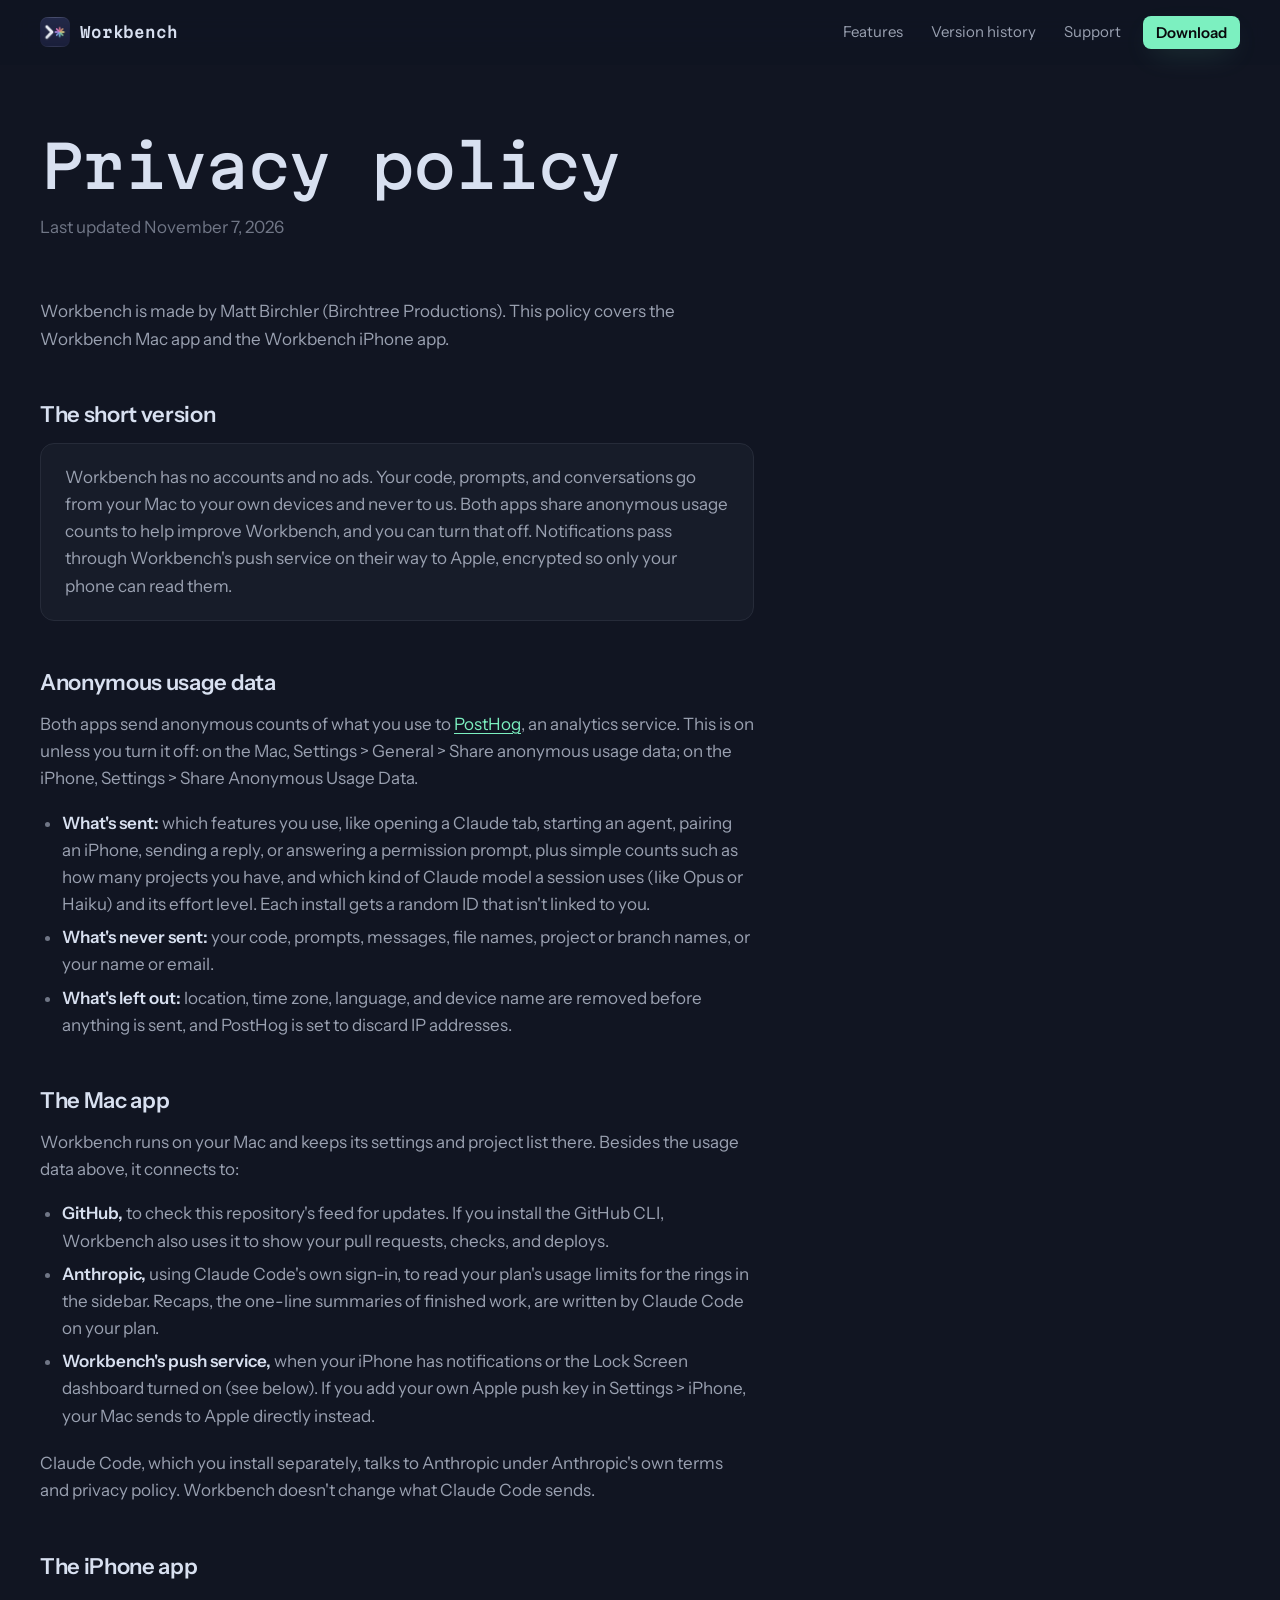
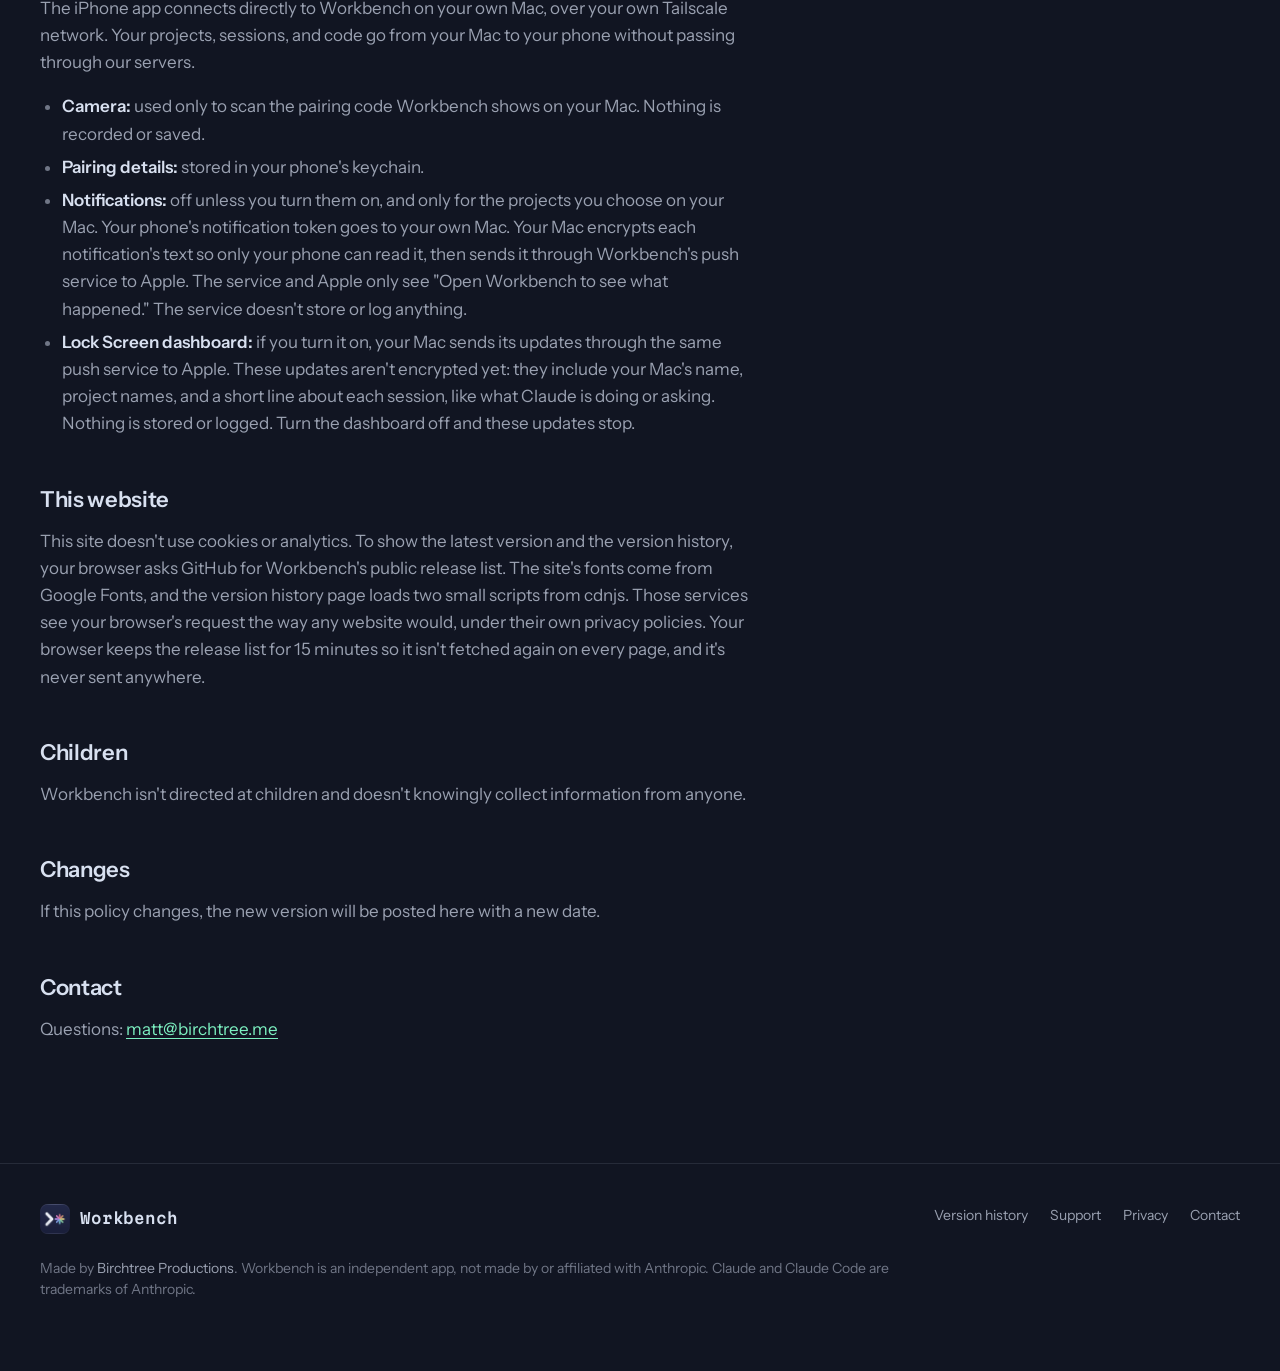
==== privacy.html @ 70f50670 "Website from Bench 7520047" ====
<!doctype html>
<html lang="en">
<head>
<meta charset="utf-8">
<meta name="viewport" content="width=device-width, initial-scale=1">
<title>Workbench Privacy Policy</title>
<meta name="description" content="What the Workbench Mac and iPhone apps collect, what they connect to, and what never leaves your devices.">
<meta name="theme-color" content="#111522">
<link rel="icon" type="image/png" href="assets/img/favicon.png">
<link rel="apple-touch-icon" href="assets/img/apple-touch-icon.png">
<link rel="preconnect" href="https://fonts.googleapis.com">
<link rel="preconnect" href="https://fonts.gstatic.com" crossorigin>
<link rel="stylesheet" href="https://fonts.googleapis.com/css2?family=Instrument+Sans:wght@400;500;600&family=IBM+Plex+Mono:wght@400;500&family=Martian+Mono:wdth,wght@75..112.5,300..700&display=swap">
<link rel="stylesheet" href="assets/site.css">
<script src="assets/site.js"></script>
</head>
<body>
<a class="skip" href="#main">Skip to content</a>

<header class="site-header">
  <div class="wrap">
    <a class="brand" href="./"><img src="assets/img/app-icon.webp" alt="" width="30" height="30"><span>Workbench</span></a>
    <nav class="nav" aria-label="Main">
      <a class="nav-hide" href="./#features">Features</a>
      <a href="releases.html">Version history</a>
      <a class="nav-hide" href="support.html">Support</a>
      <a class="btn btn-primary btn-small" data-download href="https://github.com/mattbirchler/bench-releases/releases/latest">Download</a>
    </nav>
  </div>
</header>

<main id="main">
  <div class="wrap page-head">
    <h1 class="display">Privacy policy</h1>
    <p>Last updated November 7, 2026</p>
  </div>

  <div class="wrap">
    <article class="prose">
      <p>Workbench is made by Matt Birchler (Birchtree Productions). This policy covers the Workbench Mac app and the Workbench iPhone app.</p>

      <h2>The short version</h2>
      <div class="short">
        <p>Workbench has no accounts and no ads. Your code, prompts, and conversations go from your Mac to your own devices and never to us. Both apps share anonymous usage counts to help improve Workbench, and you can turn that off. Notifications pass through Workbench's push service on their way to Apple, encrypted so only your phone can read them.</p>
      </div>

      <h2>Anonymous usage data</h2>
      <p>Both apps send anonymous counts of what you use to <a href="https://posthog.com">PostHog</a>, an analytics service. This is on unless you turn it off: on the Mac, Settings &gt; General &gt; Share anonymous usage data; on the iPhone, Settings &gt; Share Anonymous Usage Data.</p>
      <ul>
        <li><strong>What's sent:</strong> which features you use, like opening a Claude tab, starting an agent, pairing an iPhone, sending a reply, or answering a permission prompt, plus simple counts such as how many projects you have, and which kind of Claude model a session uses (like Opus or Haiku) and its effort level. Each install gets a random ID that isn't linked to you.</li>
        <li><strong>What's never sent:</strong> your code, prompts, messages, file names, project or branch names, or your name or email.</li>
        <li><strong>What's left out:</strong> location, time zone, language, and device name are removed before anything is sent, and PostHog is set to discard IP addresses.</li>
      </ul>

      <h2>The Mac app</h2>
      <p>Workbench runs on your Mac and keeps its settings and project list there. Besides the usage data above, it connects to:</p>
      <ul>
        <li><strong>GitHub,</strong> to check this repository's feed for updates. If you install the GitHub CLI, Workbench also uses it to show your pull requests, checks, and deploys.</li>
        <li><strong>Anthropic,</strong> using Claude Code's own sign-in, to read your plan's usage limits for the rings in the sidebar. Recaps, the one-line summaries of finished work, are written by Claude Code on your plan.</li>
        <li><strong>Workbench's push service,</strong> when your iPhone has notifications or the Lock Screen dashboard turned on (see below). If you add your own Apple push key in Settings &gt; iPhone, your Mac sends to Apple directly instead.</li>
      </ul>
      <p>Claude Code, which you install separately, talks to Anthropic under Anthropic's own terms and privacy policy. Workbench doesn't change what Claude Code sends.</p>

      <h2>The iPhone app</h2>
      <p>The iPhone app connects directly to Workbench on your own Mac, over your own Tailscale network. Your projects, sessions, and code go from your Mac to your phone without passing through our servers.</p>
      <ul>
        <li><strong>Camera:</strong> used only to scan the pairing code Workbench shows on your Mac. Nothing is recorded or saved.</li>
        <li><strong>Pairing details:</strong> stored in your phone's keychain.</li>
        <li><strong>Notifications:</strong> off unless you turn them on, and only for the projects you choose on your Mac. Your phone's notification token goes to your own Mac. Your Mac encrypts each notification's text so only your phone can read it, then sends it through Workbench's push service to Apple. The service and Apple only see "Open Workbench to see what happened." The service doesn't store or log anything.</li>
        <li><strong>Lock Screen dashboard:</strong> if you turn it on, your Mac sends its updates through the same push service to Apple. These updates aren't encrypted yet: they include your Mac's name, project names, and a short line about each session, like what Claude is doing or asking. Nothing is stored or logged. Turn the dashboard off and these updates stop.</li>
      </ul>

      <h2>This website</h2>
      <p>This site doesn't use cookies or analytics. To show the latest version and the version history, your browser asks GitHub for Workbench's public release list. The site's fonts come from Google Fonts, and the version history page loads two small scripts from cdnjs. Those services see your browser's request the way any website would, under their own privacy policies. Your browser keeps the release list for 15 minutes so it isn't fetched again on every page, and it's never sent anywhere.</p>

      <h2>Children</h2>
      <p>Workbench isn't directed at children and doesn't knowingly collect information from anyone.</p>

      <h2>Changes</h2>
      <p>If this policy changes, the new version will be posted here with a new date.</p>

      <h2>Contact</h2>
      <p>Questions: <a href="mailto:matt@birchtree.me">matt@birchtree.me</a></p>
    </article>
  </div>
</main>

<footer class="site-footer">
  <div class="wrap">
    <a class="brand" href="./"><img src="assets/img/app-icon.webp" alt="" width="30" height="30"><span>Workbench</span></a>
    <nav aria-label="Footer">
      <a href="releases.html">Version history</a>
      <a href="support.html">Support</a>
      <a href="privacy.html" aria-current="page">Privacy</a>
      <a href="mailto:matt@birchtree.me">Contact</a>
    </nav>
    <p class="legal">Made by <a href="https://birchtree.productions">Birchtree Productions</a>. Workbench is an independent app, not made by or affiliated with Anthropic. Claude and Claude Code are trademarks of Anthropic.</p>
  </div>
</footer>
</body>
</html>
---- assets/site.css ----
/* Workbench website, always in Workbench's Northern Lights theme.
   The colors are its background, foreground, cursor, selection, and
   bright ANSI colors from BuiltInThemes.swift. */

:root {
  --bg: #111522;
  --fg: #D8E0F0;
  --accent: #7CF0C0;
  --sel: #283050;
  --muted: #5D6783;
  --red: #FF90A6;
  --green: #98F0BE;
  --yellow: #F4E098;
  --blue: #98BAFF;
  --magenta: #C8A6FF;
  --cyan: #8CE4F4;
  --on-accent: #08090c;

  --surface: color-mix(in oklab, var(--fg) 4%, var(--bg));
  --surface-2: color-mix(in oklab, var(--fg) 8%, var(--bg));
  --line: color-mix(in oklab, var(--fg) 13%, var(--bg));
  --line-strong: color-mix(in oklab, var(--fg) 22%, var(--bg));
  --text-2: color-mix(in oklab, var(--fg) 72%, var(--bg));
  --text-3: color-mix(in oklab, var(--fg) 52%, var(--bg));
  --glow: color-mix(in oklab, var(--accent) 22%, transparent);

  --font-display: "Martian Mono", ui-monospace, monospace;
  --font-body: "Instrument Sans", ui-sans-serif, system-ui, -apple-system, sans-serif;
  --font-code: "IBM Plex Mono", ui-monospace, "SF Mono", Menlo, monospace;

  --page: 1200px;
  --gutter: clamp(16px, 4vw, 40px);
  --theme-ease: 420ms cubic-bezier(.2, .7, .2, 1);

  color-scheme: dark;
}

*, *::before, *::after { box-sizing: border-box; }

html { -webkit-text-size-adjust: 100%; scroll-behavior: smooth; }

body {
  margin: 0;
  background: var(--bg);
  color: var(--fg);
  font: 400 17px/1.6 var(--font-body);
  -webkit-font-smoothing: antialiased;
  text-rendering: optimizeLegibility;
  overflow-x: hidden;
  transition: background-color var(--theme-ease), color var(--theme-ease);
}

img { max-width: 100%; height: auto; display: block; }
a { color: inherit; }
::selection { background: var(--sel); color: var(--fg); }

:focus-visible {
  outline: 2px solid var(--accent);
  outline-offset: 3px;
  border-radius: 6px;
}

.wrap {
  width: 100%;
  max-width: calc(var(--page) + var(--gutter) * 2);
  margin: 0 auto;
  padding: 0 var(--gutter);
}

.skip {
  position: absolute; left: 12px; top: -60px; z-index: 50;
  background: var(--accent); color: var(--on-accent);
  padding: 8px 14px; border-radius: 8px; text-decoration: none; font-weight: 600;
}
.skip:focus { top: 12px; }

/* ---------- Mark ---------- */

.mark { display: inline-block; width: 1em; height: 1em; vertical-align: -0.12em; }
.mark .chev { stroke: var(--fg); }
.mark .star { fill: var(--accent); }

.spark { width: 1em; height: 1em; display: inline-block; vertical-align: -0.14em; fill: var(--accent); flex: none; }

/* ---------- Header ---------- */

.site-header {
  position: sticky; top: 0; z-index: 20;
  background: color-mix(in oklab, var(--bg) 82%, transparent);
  backdrop-filter: saturate(1.4) blur(14px);
  -webkit-backdrop-filter: saturate(1.4) blur(14px);
  border-bottom: 1px solid transparent;
  transition: border-color 200ms, background-color var(--theme-ease);
}
.site-header.scrolled { border-bottom-color: var(--line); }

.site-header .wrap {
  display: flex; align-items: center; gap: 24px;
  height: 64px;
}

.brand {
  display: inline-flex; align-items: center; gap: 10px;
  text-decoration: none;
  font: 600 15px/1 var(--font-display);
  font-variation-settings: "wdth" 100;
  letter-spacing: -0.01em;
}
.brand img { width: 30px; height: 30px; }

.nav { display: flex; align-items: center; gap: 4px; margin-left: auto; }
.nav a {
  text-decoration: none; color: var(--text-2);
  font-size: 15px; padding: 8px 12px; border-radius: 8px;
  transition: color 150ms, background-color 150ms;
}
.nav a:hover { color: var(--fg); background: var(--surface-2); }
.nav a[aria-current="page"] { color: var(--fg); }
.nav a.btn-primary, .nav a.btn-primary:hover { color: var(--on-accent); background: var(--accent); margin-left: 6px; }

@media (max-width: 640px) {
  .nav .nav-hide { display: none; }
  .site-header .wrap { gap: 12px; }
  .brand span { display: none; }
}

/* ---------- Buttons ---------- */

.btn {
  display: inline-flex; align-items: center; gap: 10px;
  font: 600 16px/1 var(--font-body);
  text-decoration: none;
  padding: 15px 22px;
  border-radius: 12px;
  border: 1px solid transparent;
  cursor: pointer;
  transition: transform 120ms, box-shadow 200ms, background-color var(--theme-ease), color var(--theme-ease);
}
.btn:active { transform: translateY(1px); }
.btn svg { width: 18px; height: 18px; flex: none; }

.btn-primary {
  background: var(--accent);
  color: var(--on-accent);
  box-shadow: 0 0 0 0 var(--glow), 0 10px 30px -10px var(--glow);
}
.btn-primary:hover { box-shadow: 0 0 0 6px var(--glow), 0 14px 40px -10px var(--glow); }

.btn-small { padding: 9px 14px; font-size: 14px; border-radius: 9px; }

.btn-ghost {
  background: transparent; color: var(--fg);
  border-color: var(--line-strong);
}
.btn-ghost:hover { background: var(--surface-2); }

/* ---------- Type ---------- */

h1, h2, h3 { margin: 0; font-weight: 500; }

.display {
  font-family: var(--font-display);
  font-variation-settings: "wdth" 112.5;
  letter-spacing: -0.045em;
  line-height: 1.02;
  font-weight: 500;
}

h2.display {
  font-size: clamp(28px, 3.6vw, 44px);
  font-variation-settings: "wdth" 100;
  letter-spacing: -0.035em;
  line-height: 1.12;
}
h3 { font: 600 19px/1.35 var(--font-body); letter-spacing: -0.01em; }

p { margin: 0 0 1em; }
.lede { font-size: clamp(18px, 1.6vw, 21px); line-height: 1.5; color: var(--text-2); max-width: 36em; }

code, kbd, pre { font-family: var(--font-code); }
code { font-size: 0.9em; }

kbd {
  display: inline-flex; align-items: center; justify-content: center;
  min-width: 1.9em; padding: 0.15em 0.5em;
  font-size: 0.82em; font-weight: 500; line-height: 1.4;
  color: var(--fg);
  background: var(--surface-2);
  border: 1px solid var(--line-strong);
  border-bottom-width: 2px;
  border-radius: 6px;
  white-space: nowrap;
}

/* ---------- Footer ---------- */

.site-footer {
  margin-top: 120px;
  border-top: 1px solid var(--line);
  padding: 40px 0 56px;
  color: var(--text-3);
  font-size: 14px;
}
.site-footer .wrap { display: grid; gap: 24px; grid-template-columns: 1fr auto; align-items: start; }
.site-footer nav { display: flex; flex-wrap: wrap; gap: 6px 22px; }
.site-footer a { color: var(--text-2); text-decoration: none; }
.site-footer a:hover { color: var(--fg); }
.site-footer .legal { grid-column: 1 / -1; max-width: 64em; line-height: 1.55; }
.site-footer .brand { color: var(--fg); }
@media (max-width: 640px) { .site-footer .wrap { grid-template-columns: 1fr; } }

/* ---------- Prose pages (privacy, support) ---------- */

.page-head { padding-top: 72px; padding-bottom: 40px; }
.page-head h1 { font-size: clamp(34px, 5vw, 58px); }
.page-head p { margin-top: 18px; color: var(--text-3); }

.prose { max-width: 42em; font-size: 17px; }
.prose h2 {
  font: 600 22px/1.3 var(--font-body);
  letter-spacing: -0.015em;
  margin: 2.2em 0 0.6em;
}
.prose h3 { margin: 1.6em 0 0.4em; font-size: 18px; }
.prose p, .prose li { color: var(--text-2); }
.prose strong { color: var(--fg); font-weight: 600; }
.prose a { color: var(--accent); text-decoration-thickness: 1px; text-underline-offset: 3px; }
.prose ul, .prose ol { padding-left: 1.3em; margin: 0 0 1.2em; }
.prose li { margin: 0.35em 0; }
.prose li::marker { color: var(--text-3); }
.prose code {
  background: var(--surface-2); border: 1px solid var(--line);
  padding: 0.08em 0.38em; border-radius: 5px; color: var(--fg);
}
.prose .short {
  border: 1px solid var(--line);
  background: var(--surface);
  border-radius: 14px;
  padding: 20px 24px;
  margin: 0 0 1em;
}
.prose .short p:last-child { margin: 0; }

@media (prefers-reduced-motion: reduce) {
  html { scroll-behavior: auto; }
  *, *::before, *::after { animation-duration: 0.01ms !important; animation-iteration-count: 1 !important; transition-duration: 0.01ms !important; }
}
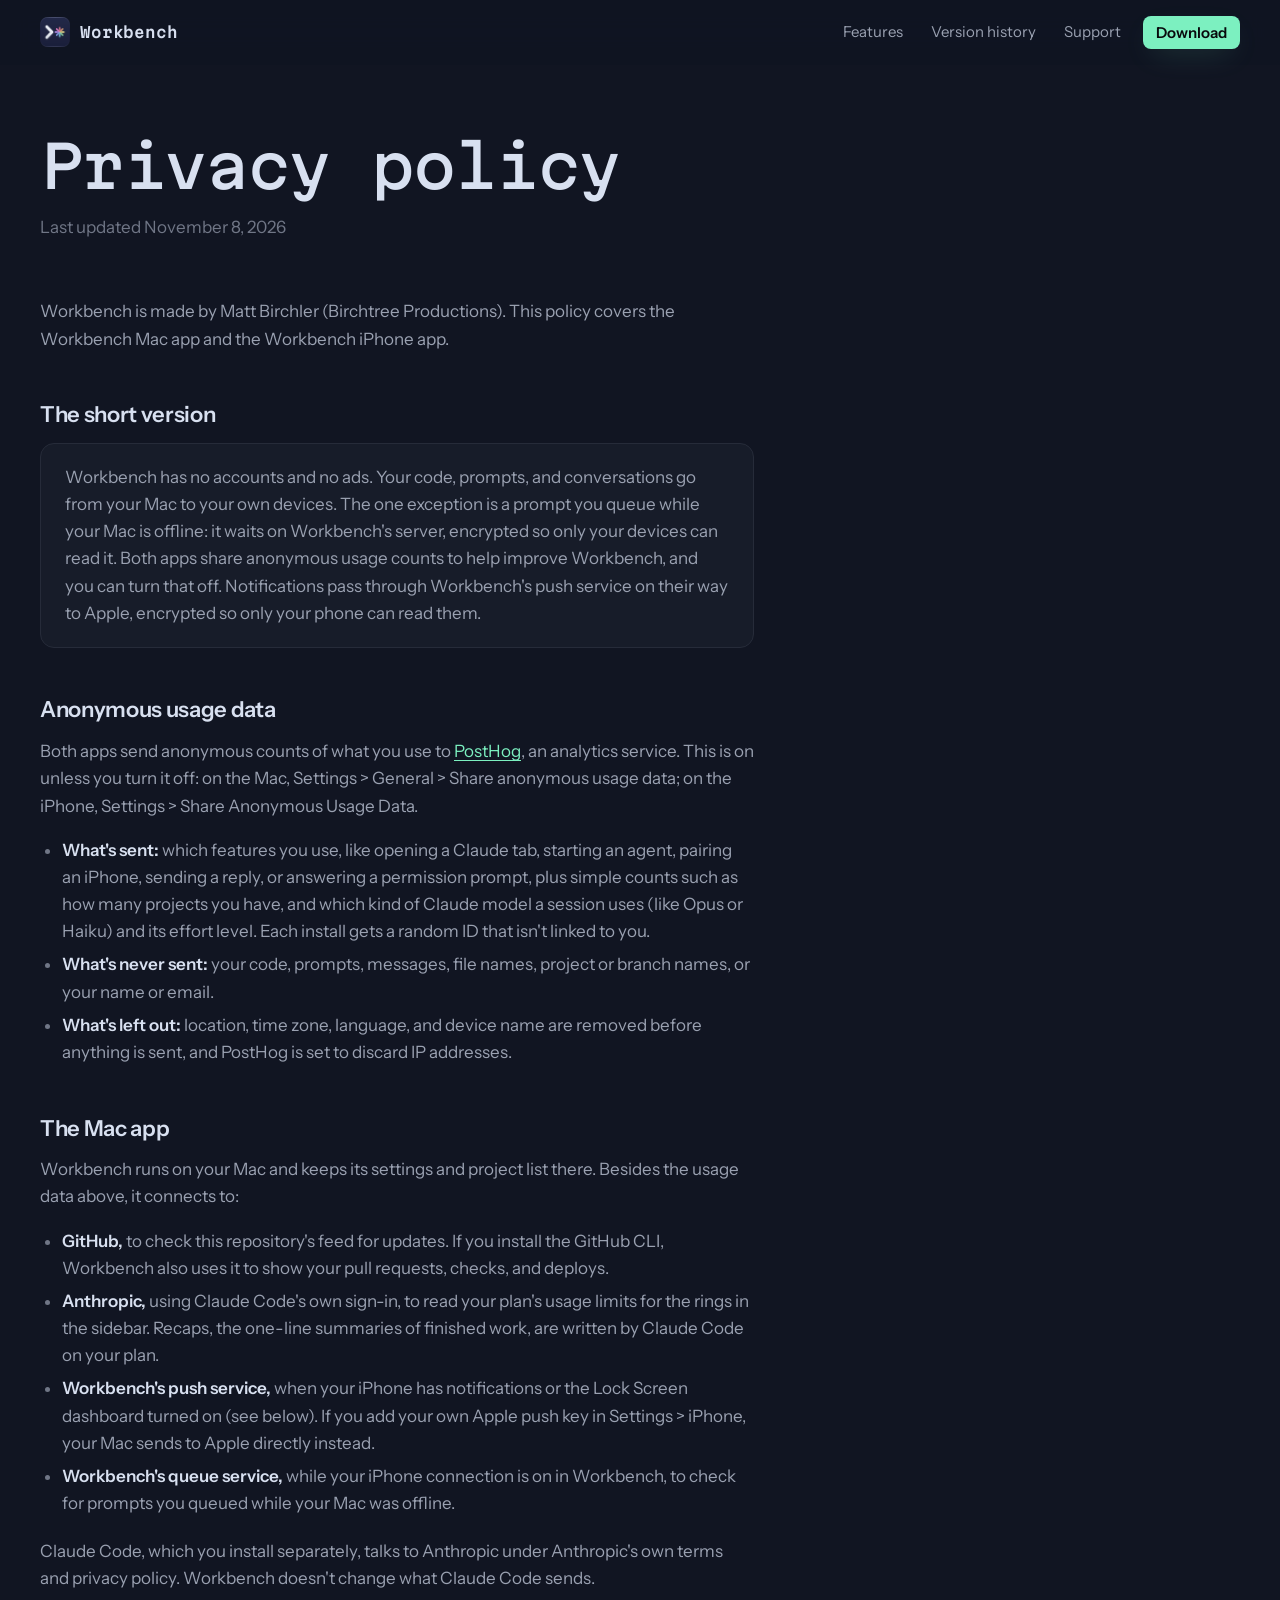
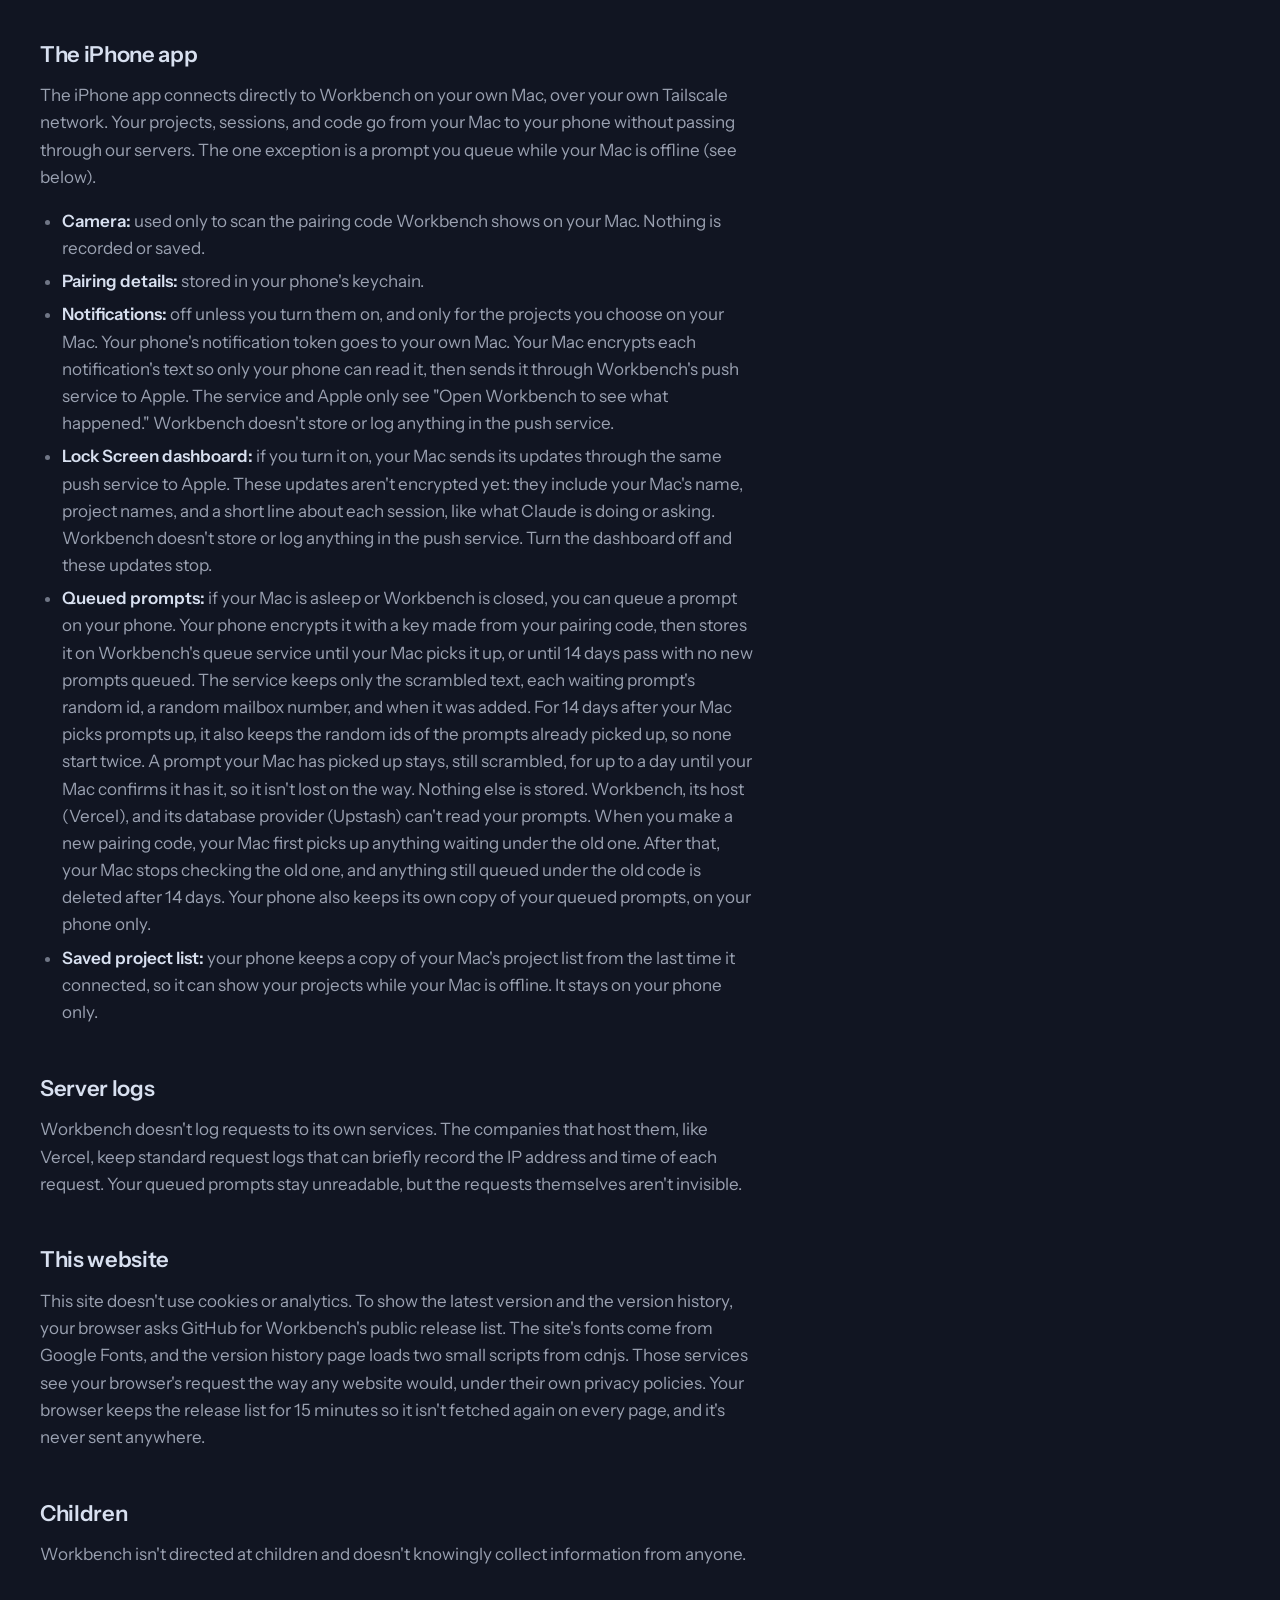
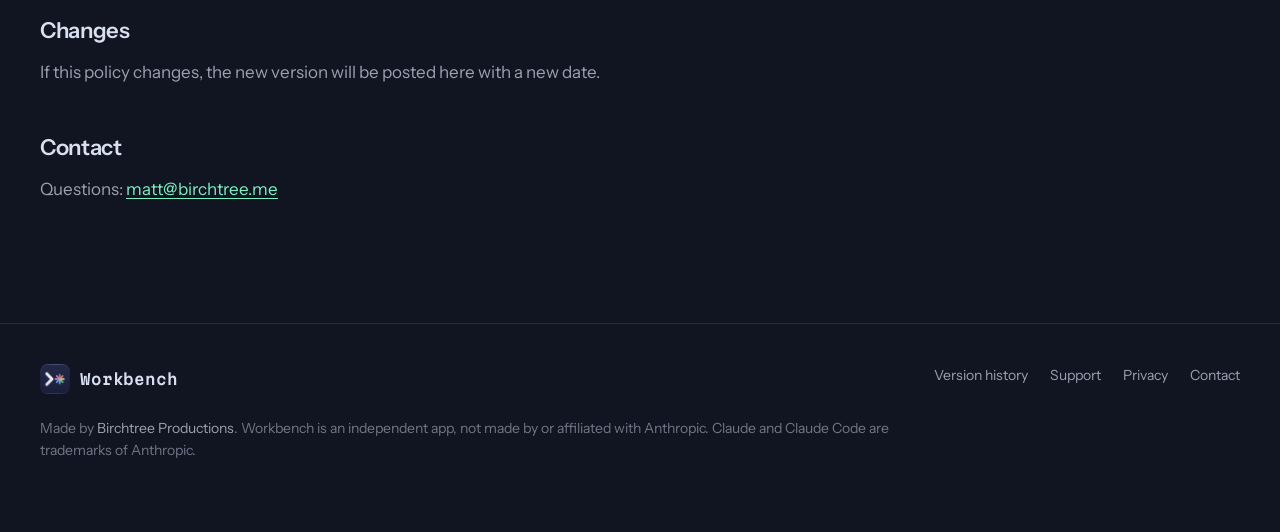
==== commit 9fa295f1: "Website from Bench bfb843b" ====
--- a/privacy.html
+++ b/privacy.html
@@ -4,7 +4,7 @@
 <meta charset="utf-8">
 <meta name="viewport" content="width=device-width, initial-scale=1">
 <title>Workbench Privacy Policy</title>
-<meta name="description" content="What the Workbench Mac and iPhone apps collect, what they connect to, and what never leaves your devices.">
+<meta name="description" content="What the Workbench Mac and iPhone apps collect, what they connect to, and what stays on your devices.">
 <meta name="theme-color" content="#111522">
 <link rel="icon" type="image/png" href="assets/img/favicon.png">
 <link rel="apple-touch-icon" href="assets/img/apple-touch-icon.png">
@@ -32,7 +32,7 @@
 <main id="main">
   <div class="wrap page-head">
     <h1 class="display">Privacy policy</h1>
-    <p>Last updated November 7, 2026</p>
+    <p>Last updated November 8, 2026</p>
   </div>
 
   <div class="wrap">
@@ -41,7 +41,7 @@
 
       <h2>The short version</h2>
       <div class="short">
-        <p>Workbench has no accounts and no ads. Your code, prompts, and conversations go from your Mac to your own devices and never to us. Both apps share anonymous usage counts to help improve Workbench, and you can turn that off. Notifications pass through Workbench's push service on their way to Apple, encrypted so only your phone can read them.</p>
+        <p>Workbench has no accounts and no ads. Your code, prompts, and conversations go from your Mac to your own devices. The one exception is a prompt you queue while your Mac is offline: it waits on Workbench's server, encrypted so only your devices can read it. Both apps share anonymous usage counts to help improve Workbench, and you can turn that off. Notifications pass through Workbench's push service on their way to Apple, encrypted so only your phone can read them.</p>
       </div>
 
       <h2>Anonymous usage data</h2>
@@ -58,17 +58,23 @@
         <li><strong>GitHub,</strong> to check this repository's feed for updates. If you install the GitHub CLI, Workbench also uses it to show your pull requests, checks, and deploys.</li>
         <li><strong>Anthropic,</strong> using Claude Code's own sign-in, to read your plan's usage limits for the rings in the sidebar. Recaps, the one-line summaries of finished work, are written by Claude Code on your plan.</li>
         <li><strong>Workbench's push service,</strong> when your iPhone has notifications or the Lock Screen dashboard turned on (see below). If you add your own Apple push key in Settings &gt; iPhone, your Mac sends to Apple directly instead.</li>
+        <li><strong>Workbench's queue service,</strong> while your iPhone connection is on in Workbench, to check for prompts you queued while your Mac was offline.</li>
       </ul>
       <p>Claude Code, which you install separately, talks to Anthropic under Anthropic's own terms and privacy policy. Workbench doesn't change what Claude Code sends.</p>
 
       <h2>The iPhone app</h2>
-      <p>The iPhone app connects directly to Workbench on your own Mac, over your own Tailscale network. Your projects, sessions, and code go from your Mac to your phone without passing through our servers.</p>
+      <p>The iPhone app connects directly to Workbench on your own Mac, over your own Tailscale network. Your projects, sessions, and code go from your Mac to your phone without passing through our servers. The one exception is a prompt you queue while your Mac is offline (see below).</p>
       <ul>
         <li><strong>Camera:</strong> used only to scan the pairing code Workbench shows on your Mac. Nothing is recorded or saved.</li>
         <li><strong>Pairing details:</strong> stored in your phone's keychain.</li>
-        <li><strong>Notifications:</strong> off unless you turn them on, and only for the projects you choose on your Mac. Your phone's notification token goes to your own Mac. Your Mac encrypts each notification's text so only your phone can read it, then sends it through Workbench's push service to Apple. The service and Apple only see "Open Workbench to see what happened." The service doesn't store or log anything.</li>
-        <li><strong>Lock Screen dashboard:</strong> if you turn it on, your Mac sends its updates through the same push service to Apple. These updates aren't encrypted yet: they include your Mac's name, project names, and a short line about each session, like what Claude is doing or asking. Nothing is stored or logged. Turn the dashboard off and these updates stop.</li>
+        <li><strong>Notifications:</strong> off unless you turn them on, and only for the projects you choose on your Mac. Your phone's notification token goes to your own Mac. Your Mac encrypts each notification's text so only your phone can read it, then sends it through Workbench's push service to Apple. The service and Apple only see "Open Workbench to see what happened." Workbench doesn't store or log anything in the push service.</li>
+        <li><strong>Lock Screen dashboard:</strong> if you turn it on, your Mac sends its updates through the same push service to Apple. These updates aren't encrypted yet: they include your Mac's name, project names, and a short line about each session, like what Claude is doing or asking. Workbench doesn't store or log anything in the push service. Turn the dashboard off and these updates stop.</li>
+        <li><strong>Queued prompts:</strong> if your Mac is asleep or Workbench is closed, you can queue a prompt on your phone. Your phone encrypts it with a key made from your pairing code, then stores it on Workbench's queue service until your Mac picks it up, or until 14 days pass with no new prompts queued. The service keeps only the scrambled text, each waiting prompt's random id, a random mailbox number, and when it was added. For 14 days after your Mac picks prompts up, it also keeps the random ids of the prompts already picked up, so none start twice. A prompt your Mac has picked up stays, still scrambled, for up to a day until your Mac confirms it has it, so it isn't lost on the way. Nothing else is stored. Workbench, its host (Vercel), and its database provider (Upstash) can't read your prompts. When you make a new pairing code, your Mac first picks up anything waiting under the old one. After that, your Mac stops checking the old one, and anything still queued under the old code is deleted after 14 days. Your phone also keeps its own copy of your queued prompts, on your phone only.</li>
+        <li><strong>Saved project list:</strong> your phone keeps a copy of your Mac's project list from the last time it connected, so it can show your projects while your Mac is offline. It stays on your phone only.</li>
       </ul>
+
+      <h2>Server logs</h2>
+      <p>Workbench doesn't log requests to its own services. The companies that host them, like Vercel, keep standard request logs that can briefly record the IP address and time of each request. Your queued prompts stay unreadable, but the requests themselves aren't invisible.</p>
 
       <h2>This website</h2>
       <p>This site doesn't use cookies or analytics. To show the latest version and the version history, your browser asks GitHub for Workbench's public release list. The site's fonts come from Google Fonts, and the version history page loads two small scripts from cdnjs. Those services see your browser's request the way any website would, under their own privacy policies. Your browser keeps the release list for 15 minutes so it isn't fetched again on every page, and it's never sent anywhere.</p>
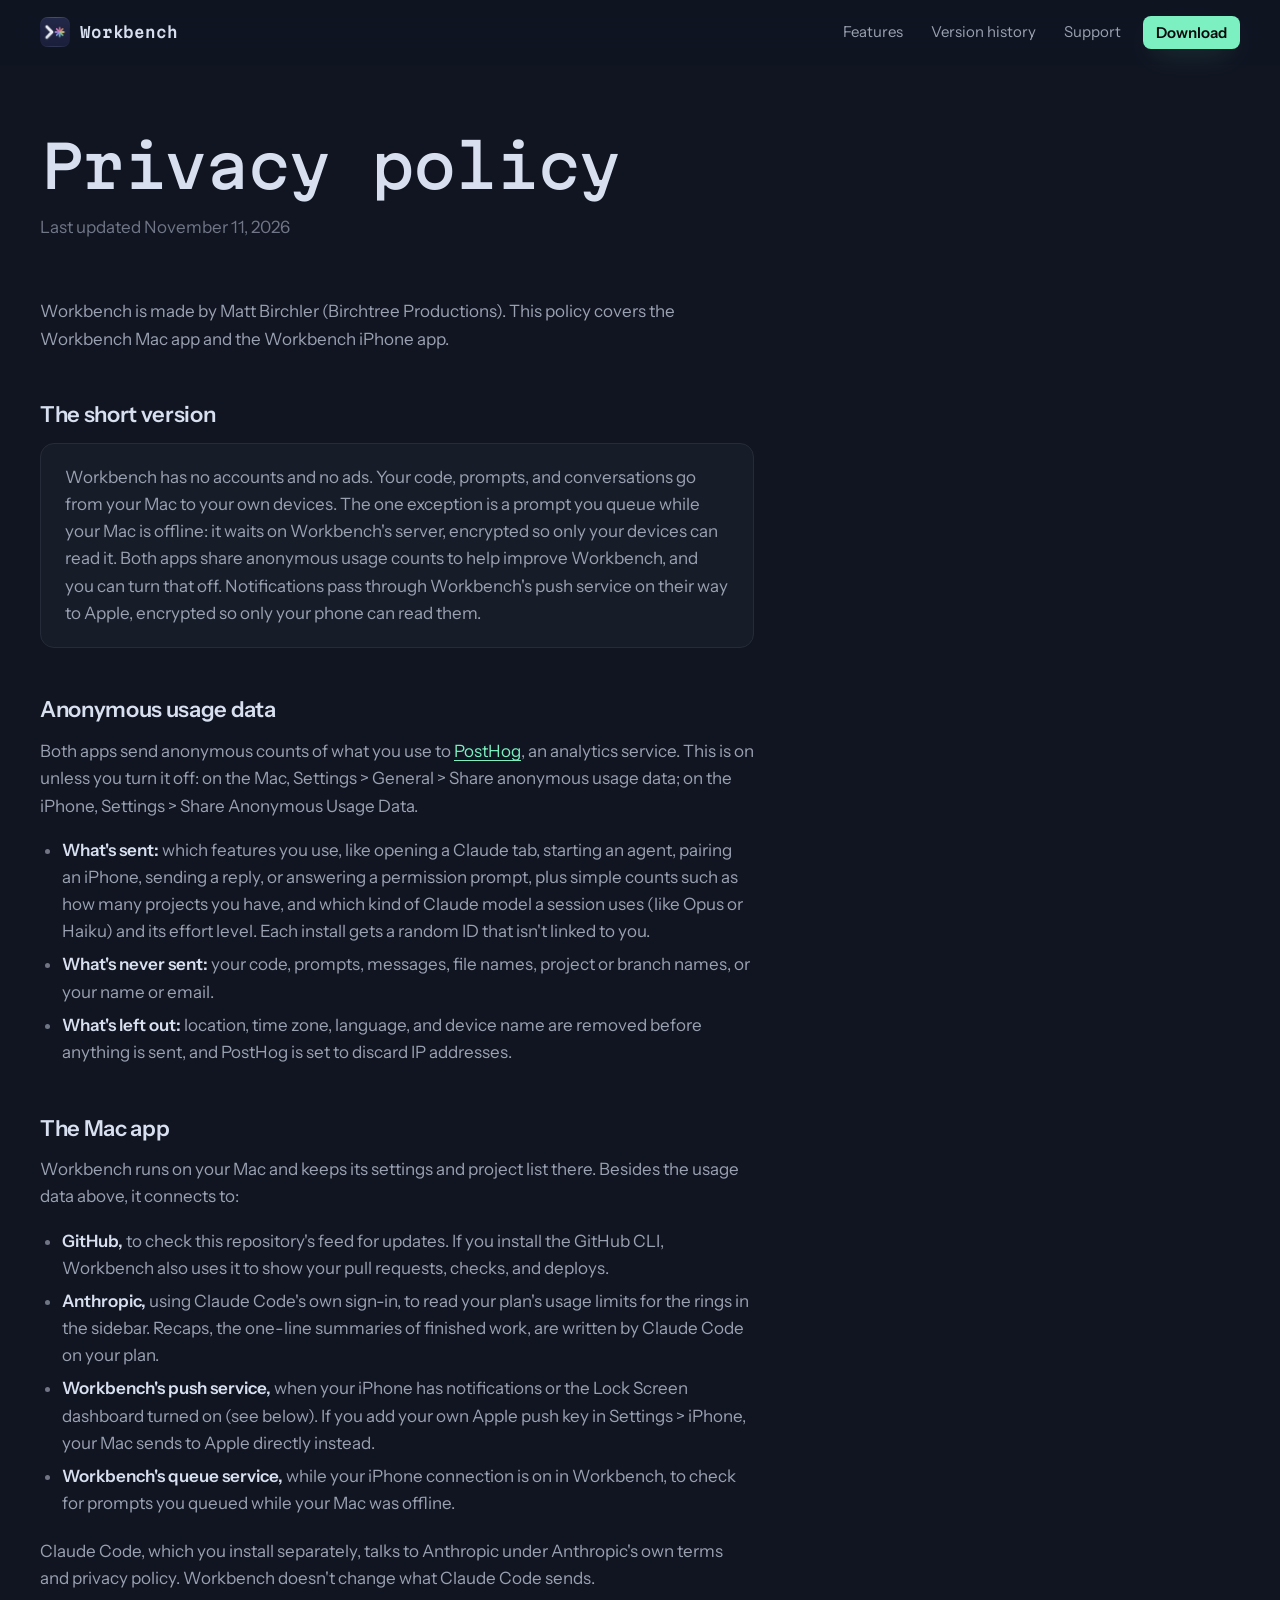
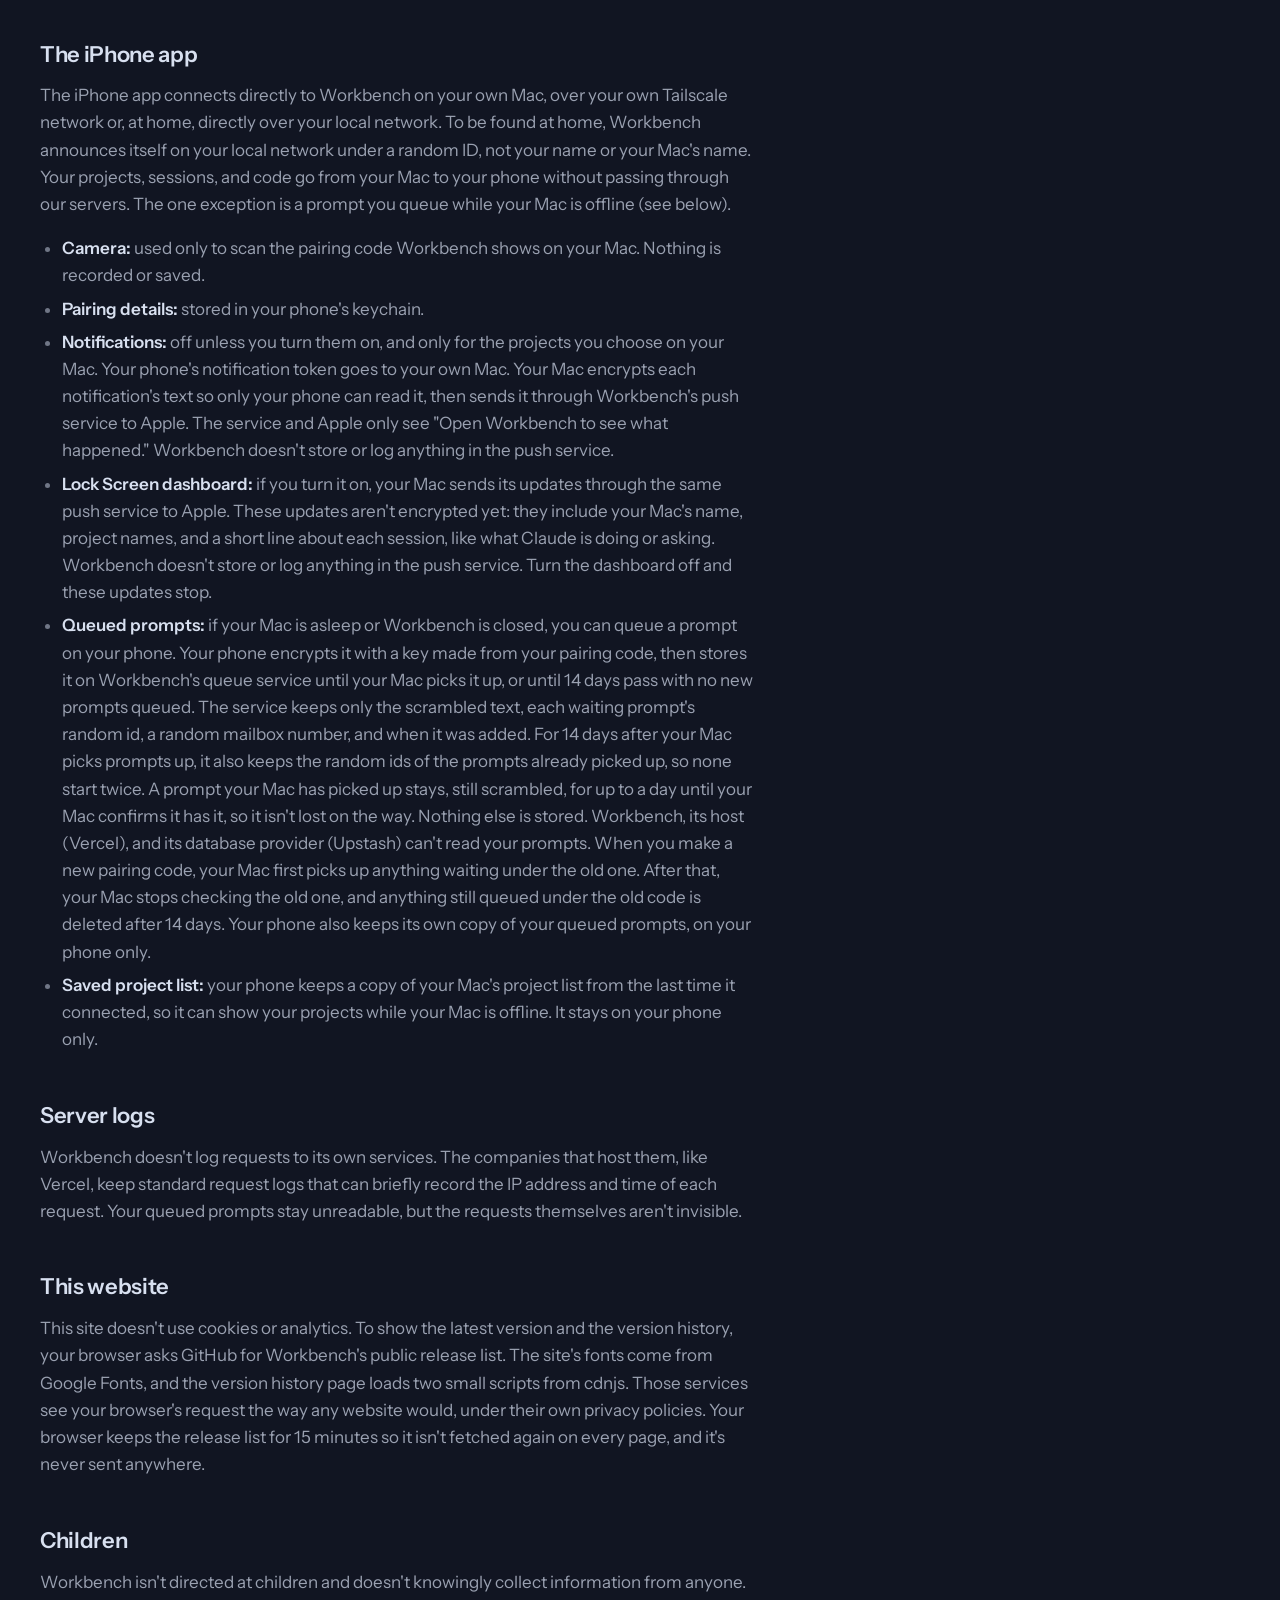
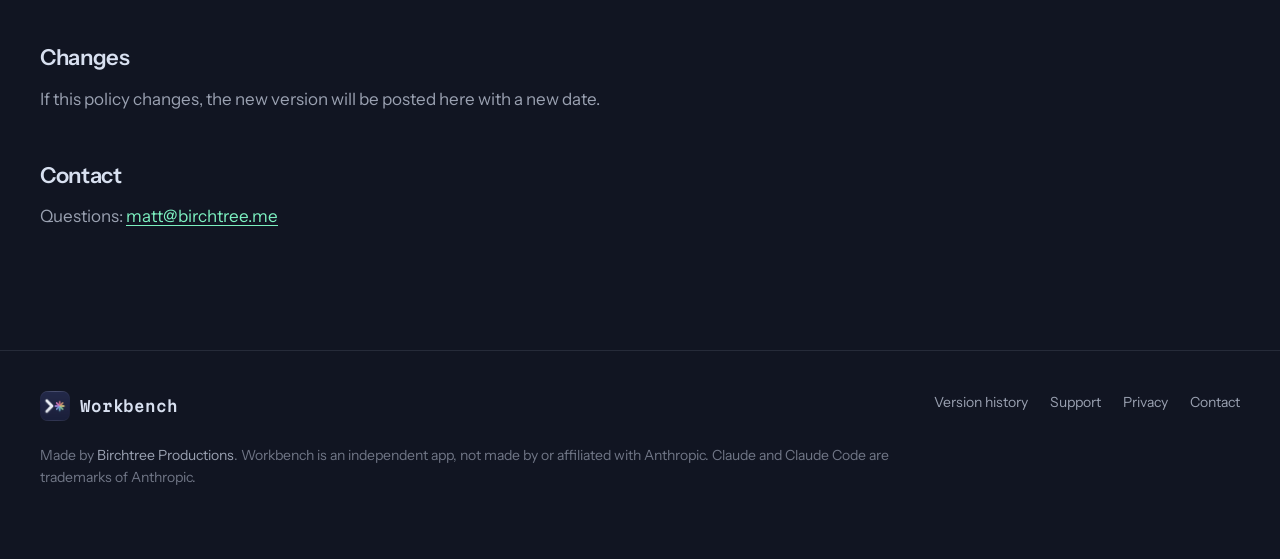
==== commit 036c9a56: "Workbench 0.9.5 build 55" ====
--- a/privacy.html
+++ b/privacy.html
@@ -24,7 +24,7 @@
       <a class="nav-hide" href="./#features">Features</a>
       <a href="releases.html">Version history</a>
       <a class="nav-hide" href="support.html">Support</a>
-      <a class="btn btn-primary btn-small" data-download href="https://github.com/mattbirchler/bench-releases/releases/latest">Download</a>
+      <a class="btn btn-primary btn-small" data-download href="https://github.com/mattbirchler/bench-releases/releases/latest/download/Workbench.dmg">Download</a>
     </nav>
   </div>
 </header>
@@ -32,7 +32,7 @@
 <main id="main">
   <div class="wrap page-head">
     <h1 class="display">Privacy policy</h1>
-    <p>Last updated November 8, 2026</p>
+    <p>Last updated November 11, 2026</p>
   </div>
 
   <div class="wrap">
@@ -63,7 +63,7 @@
       <p>Claude Code, which you install separately, talks to Anthropic under Anthropic's own terms and privacy policy. Workbench doesn't change what Claude Code sends.</p>
 
       <h2>The iPhone app</h2>
-      <p>The iPhone app connects directly to Workbench on your own Mac, over your own Tailscale network. Your projects, sessions, and code go from your Mac to your phone without passing through our servers. The one exception is a prompt you queue while your Mac is offline (see below).</p>
+      <p>The iPhone app connects directly to Workbench on your own Mac, over your own Tailscale network or, at home, directly over your local network. To be found at home, Workbench announces itself on your local network under a random ID, not your name or your Mac's name. Your projects, sessions, and code go from your Mac to your phone without passing through our servers. The one exception is a prompt you queue while your Mac is offline (see below).</p>
       <ul>
         <li><strong>Camera:</strong> used only to scan the pairing code Workbench shows on your Mac. Nothing is recorded or saved.</li>
         <li><strong>Pairing details:</strong> stored in your phone's keychain.</li>
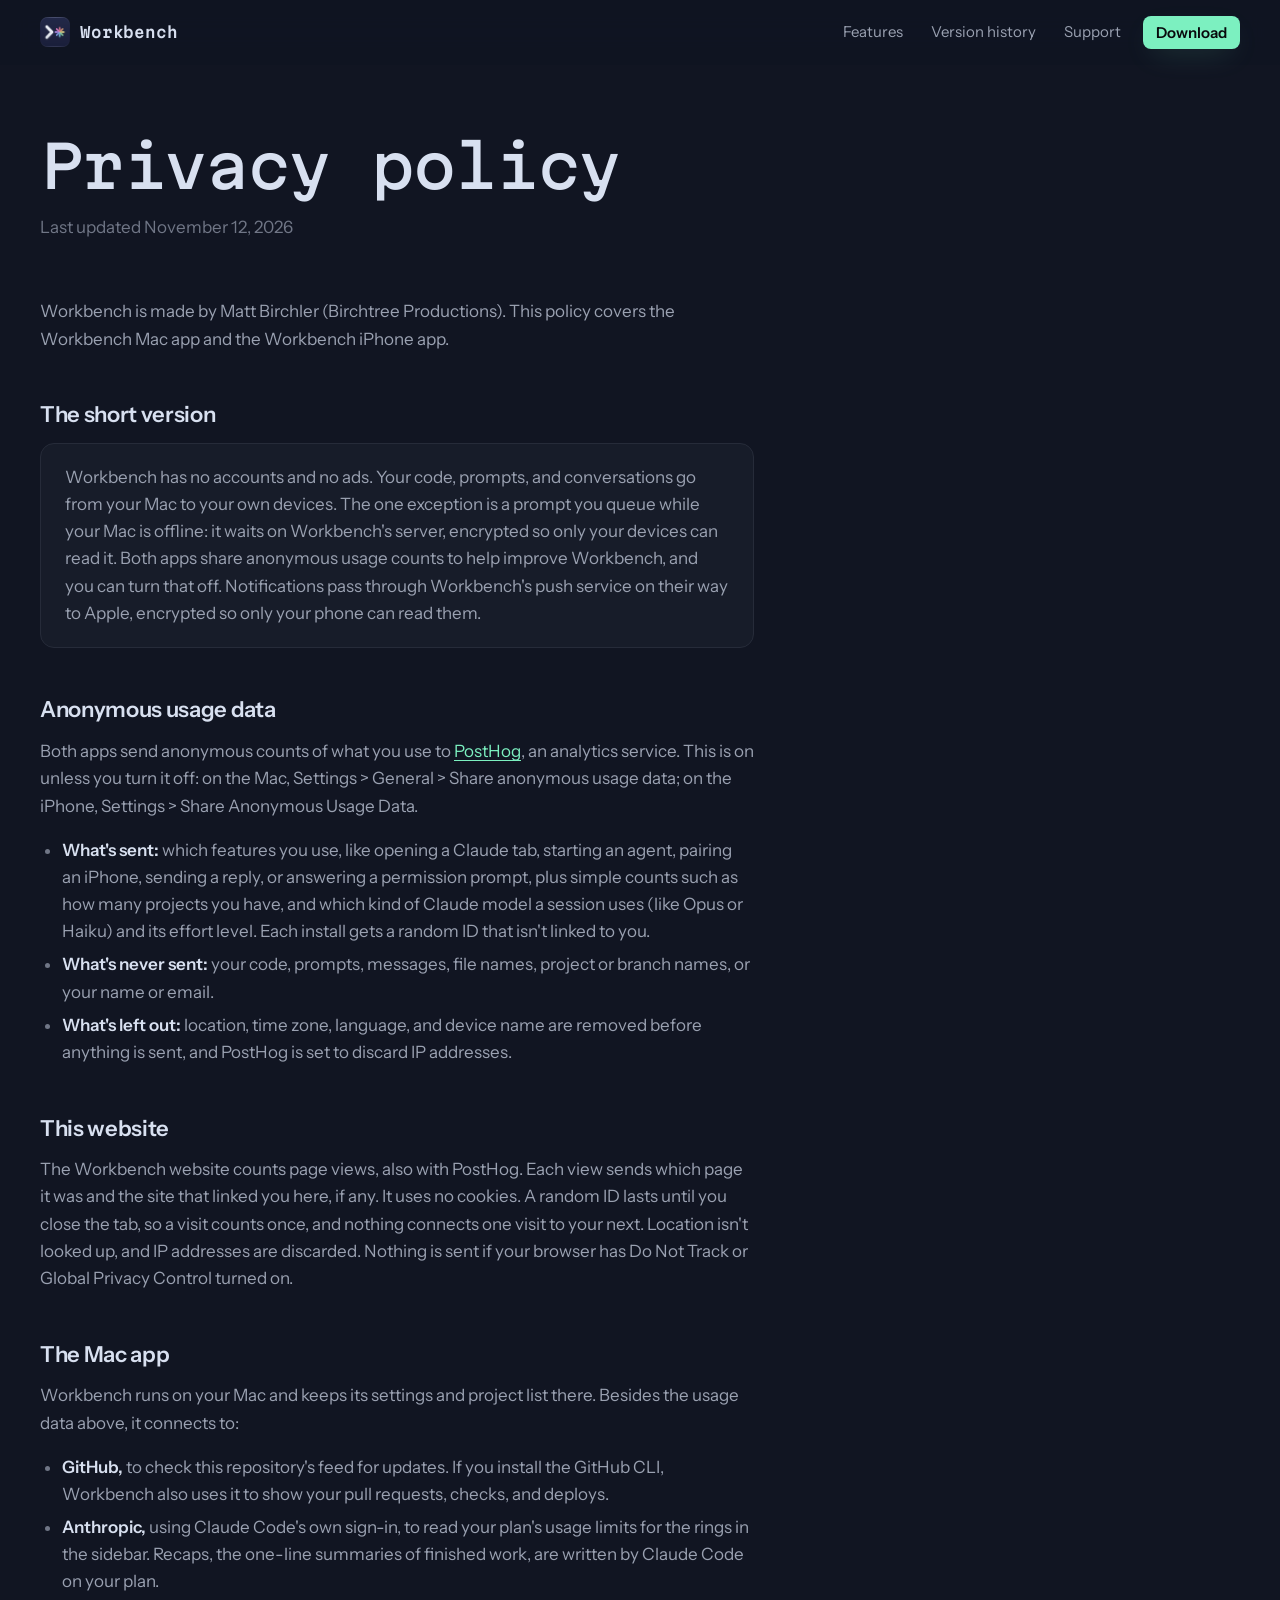
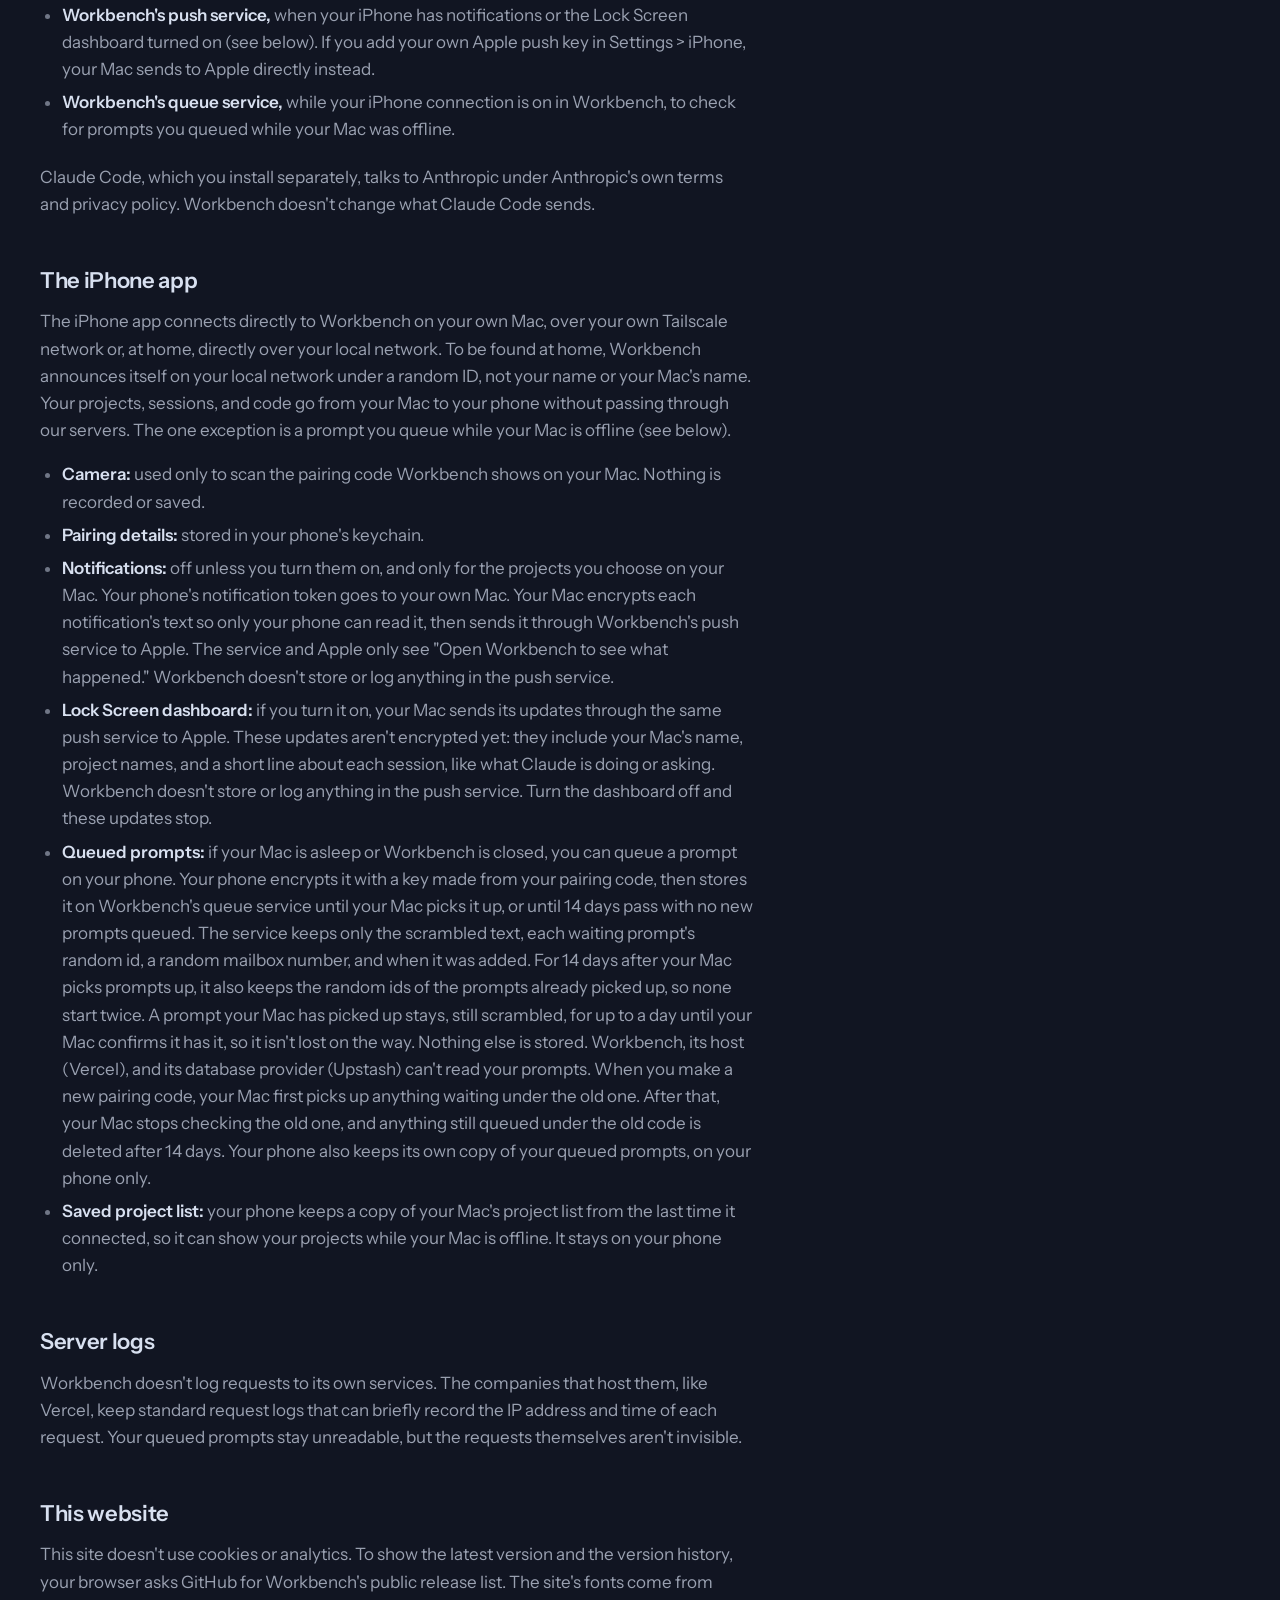
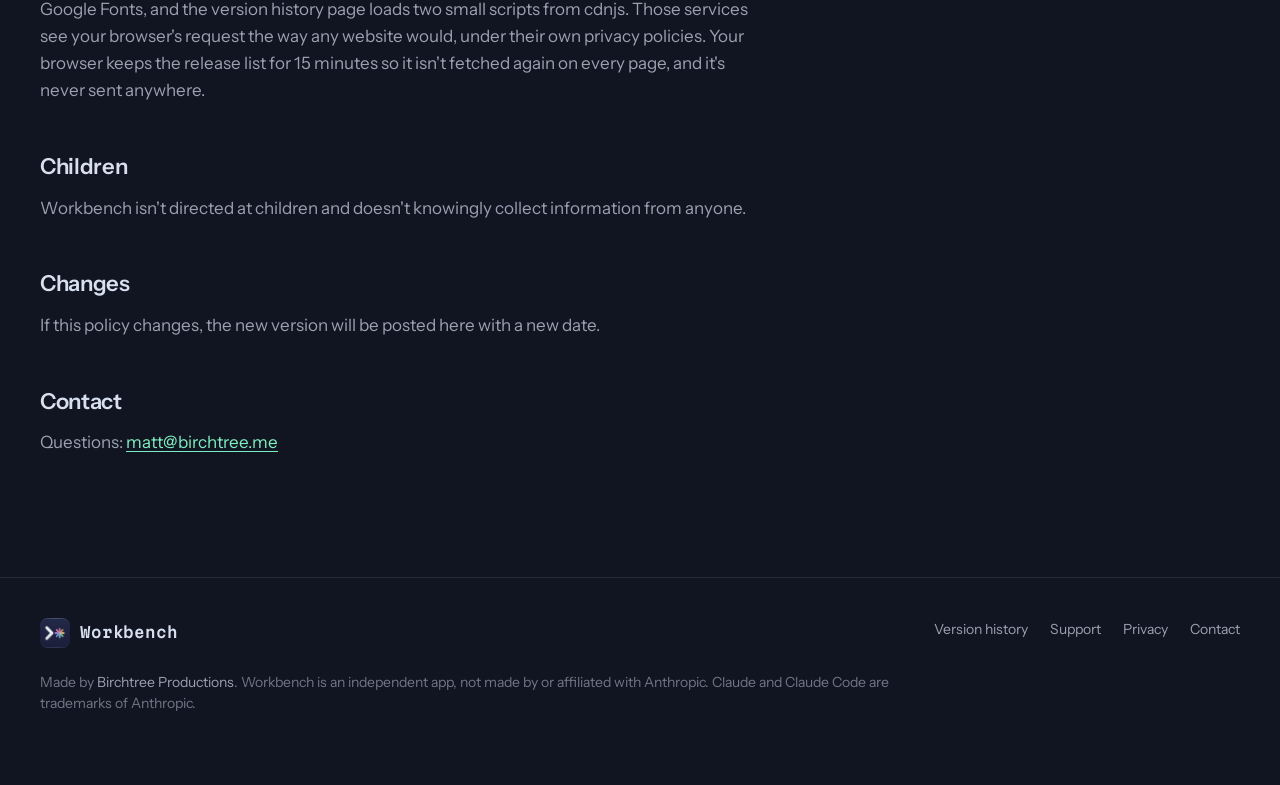
==== commit dac880a9: "Website from Bench 3a38ec8" ====
--- a/privacy.html
+++ b/privacy.html
@@ -32,7 +32,7 @@
 <main id="main">
   <div class="wrap page-head">
     <h1 class="display">Privacy policy</h1>
-    <p>Last updated November 11, 2026</p>
+    <p>Last updated November 12, 2026</p>
   </div>
 
   <div class="wrap">
@@ -51,6 +51,9 @@
         <li><strong>What's never sent:</strong> your code, prompts, messages, file names, project or branch names, or your name or email.</li>
         <li><strong>What's left out:</strong> location, time zone, language, and device name are removed before anything is sent, and PostHog is set to discard IP addresses.</li>
       </ul>
+
+      <h2>This website</h2>
+      <p>The Workbench website counts page views, also with PostHog. Each view sends which page it was and the site that linked you here, if any. It uses no cookies. A random ID lasts until you close the tab, so a visit counts once, and nothing connects one visit to your next. Location isn't looked up, and IP addresses are discarded. Nothing is sent if your browser has Do Not Track or Global Privacy Control turned on.</p>
 
       <h2>The Mac app</h2>
       <p>Workbench runs on your Mac and keeps its settings and project list there. Besides the usage data above, it connects to:</p>
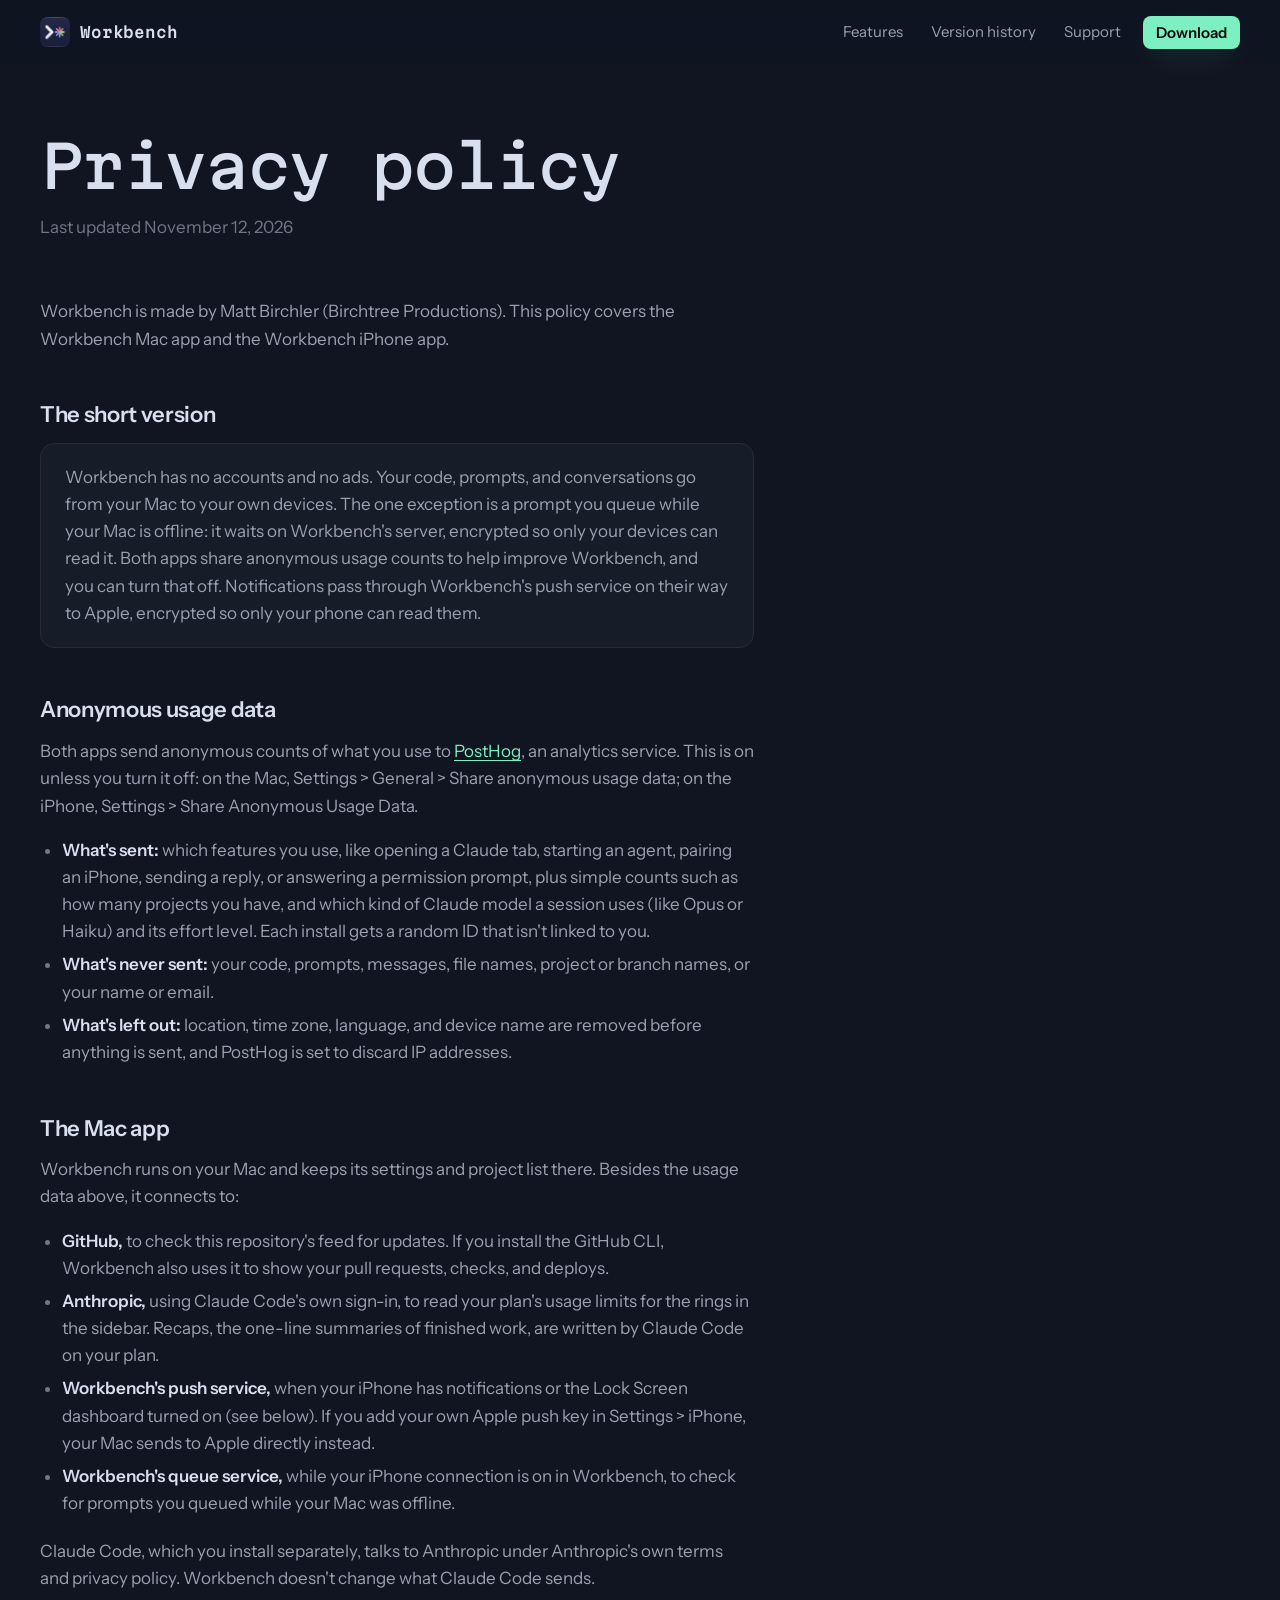
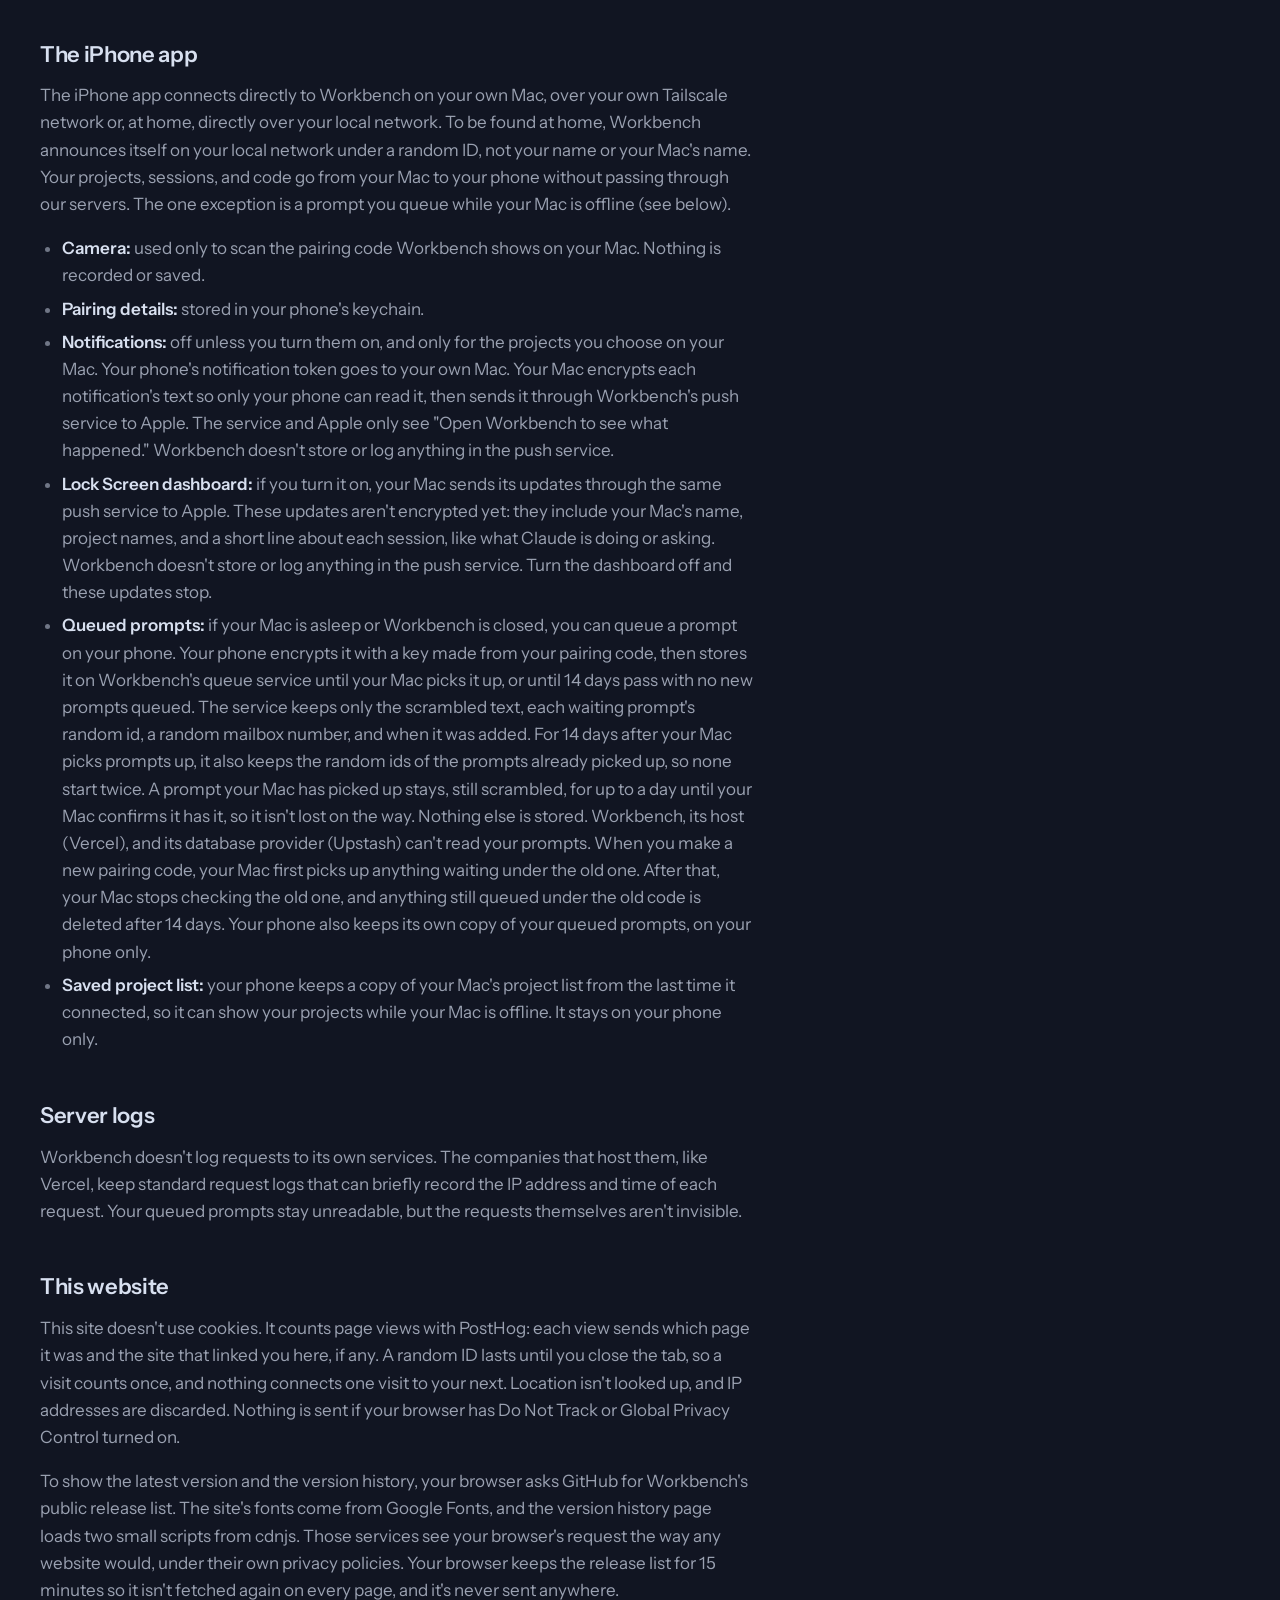
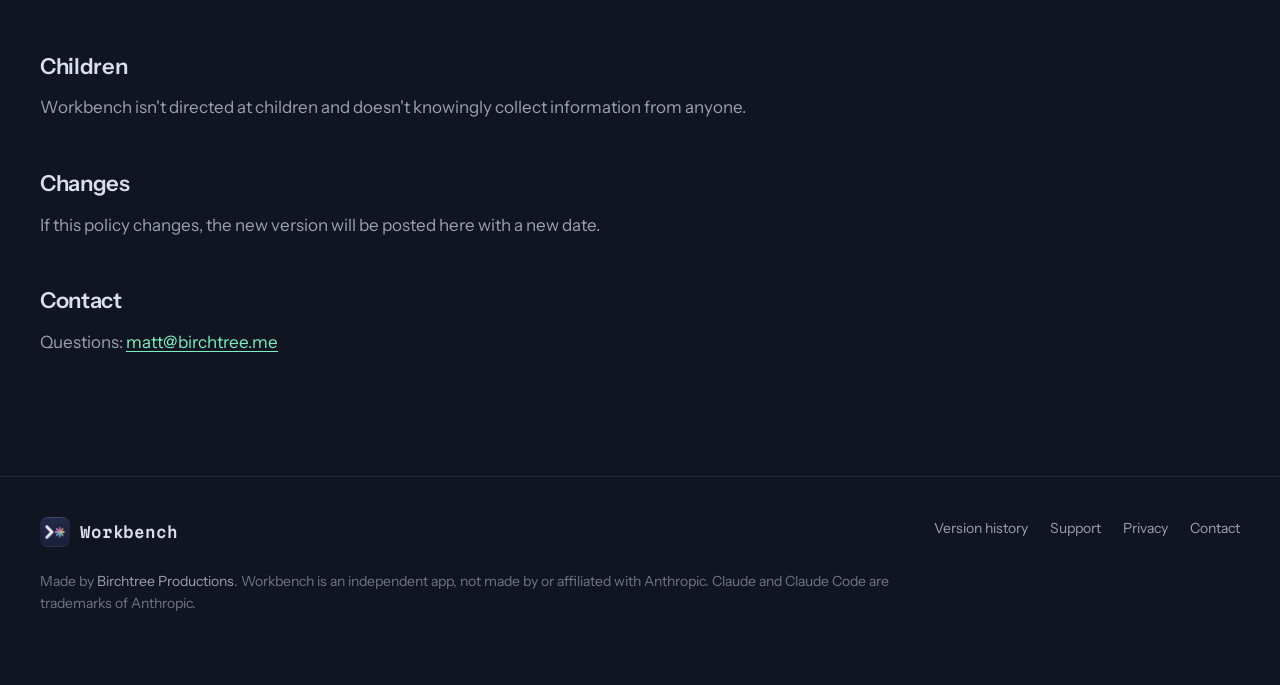
==== commit c5c11527: "Website from Bench e5cc647" ====
--- a/privacy.html
+++ b/privacy.html
@@ -52,9 +52,6 @@
         <li><strong>What's left out:</strong> location, time zone, language, and device name are removed before anything is sent, and PostHog is set to discard IP addresses.</li>
       </ul>
 
-      <h2>This website</h2>
-      <p>The Workbench website counts page views, also with PostHog. Each view sends which page it was and the site that linked you here, if any. It uses no cookies. A random ID lasts until you close the tab, so a visit counts once, and nothing connects one visit to your next. Location isn't looked up, and IP addresses are discarded. Nothing is sent if your browser has Do Not Track or Global Privacy Control turned on.</p>
-
       <h2>The Mac app</h2>
       <p>Workbench runs on your Mac and keeps its settings and project list there. Besides the usage data above, it connects to:</p>
       <ul>
@@ -80,7 +77,8 @@
       <p>Workbench doesn't log requests to its own services. The companies that host them, like Vercel, keep standard request logs that can briefly record the IP address and time of each request. Your queued prompts stay unreadable, but the requests themselves aren't invisible.</p>
 
       <h2>This website</h2>
-      <p>This site doesn't use cookies or analytics. To show the latest version and the version history, your browser asks GitHub for Workbench's public release list. The site's fonts come from Google Fonts, and the version history page loads two small scripts from cdnjs. Those services see your browser's request the way any website would, under their own privacy policies. Your browser keeps the release list for 15 minutes so it isn't fetched again on every page, and it's never sent anywhere.</p>
+      <p>This site doesn't use cookies. It counts page views with PostHog: each view sends which page it was and the site that linked you here, if any. A random ID lasts until you close the tab, so a visit counts once, and nothing connects one visit to your next. Location isn't looked up, and IP addresses are discarded. Nothing is sent if your browser has Do Not Track or Global Privacy Control turned on.</p>
+      <p>To show the latest version and the version history, your browser asks GitHub for Workbench's public release list. The site's fonts come from Google Fonts, and the version history page loads two small scripts from cdnjs. Those services see your browser's request the way any website would, under their own privacy policies. Your browser keeps the release list for 15 minutes so it isn't fetched again on every page, and it's never sent anywhere.</p>
 
       <h2>Children</h2>
       <p>Workbench isn't directed at children and doesn't knowingly collect information from anyone.</p>
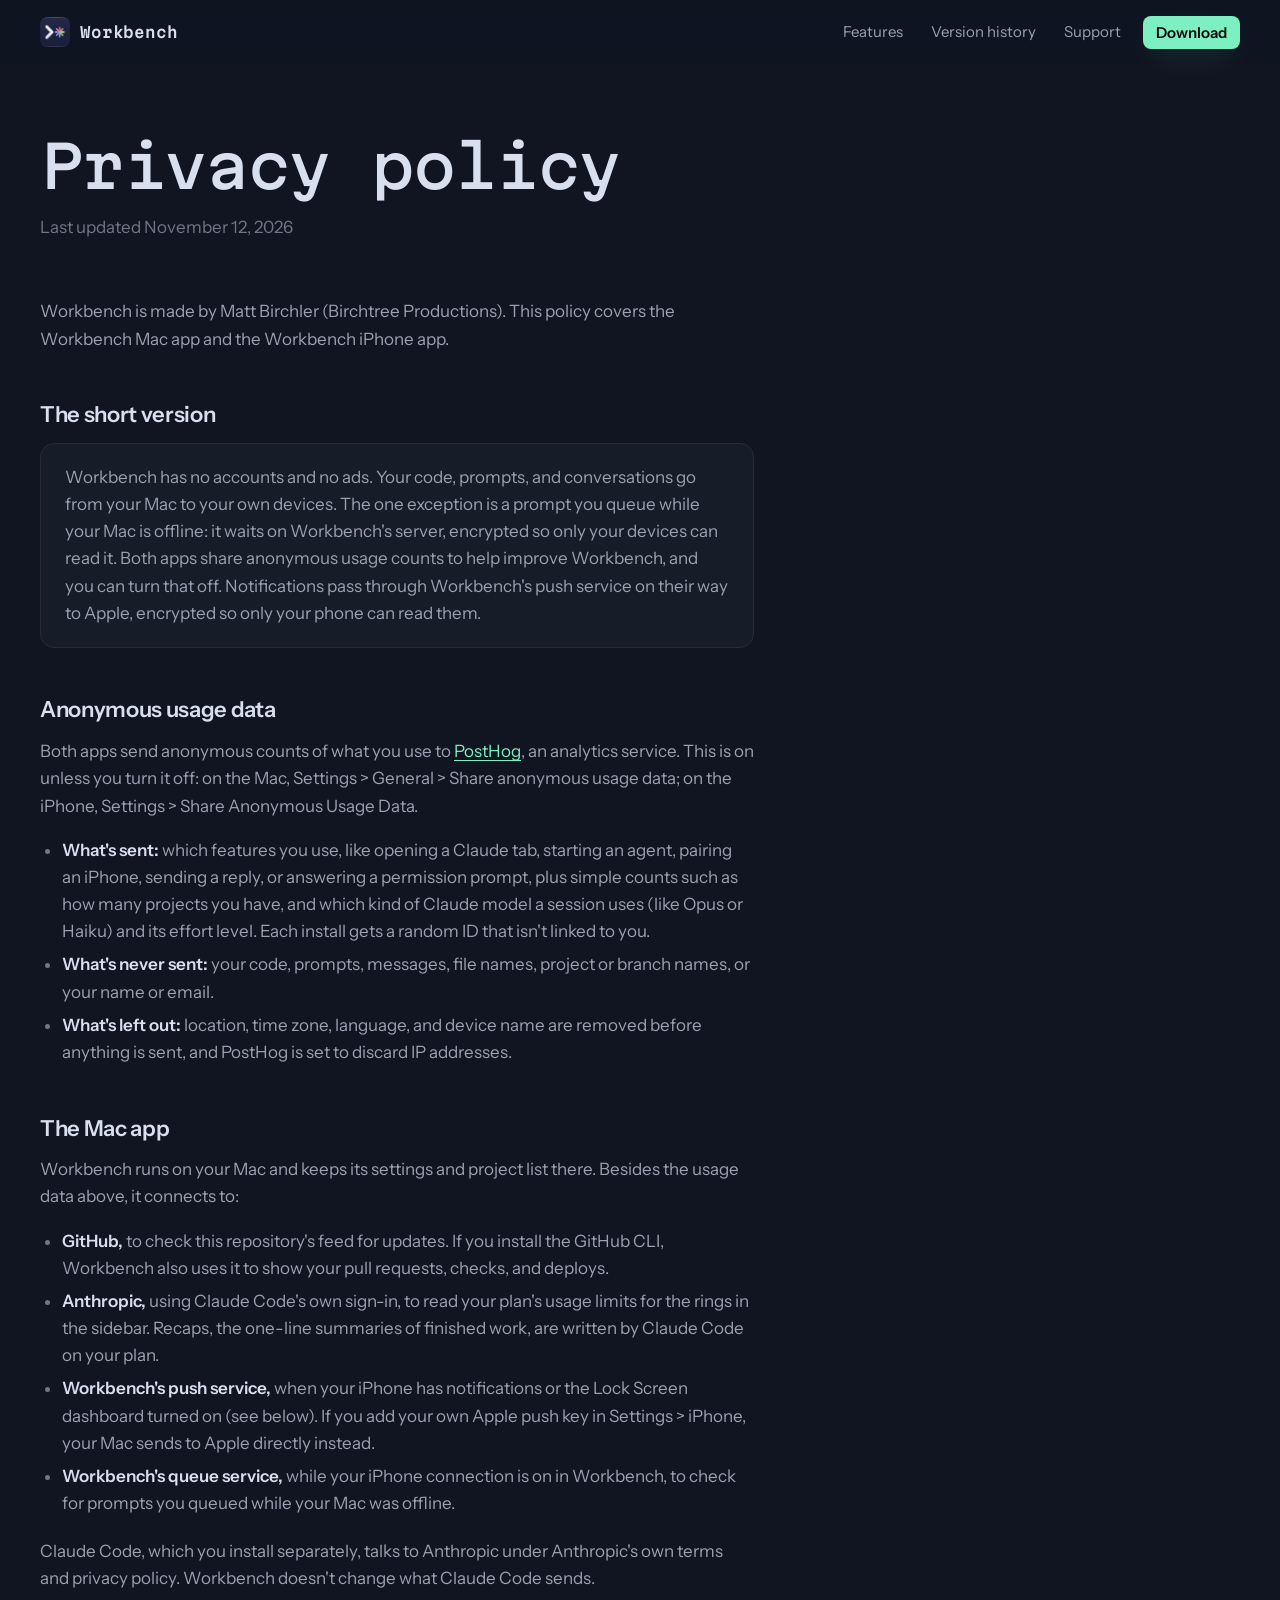
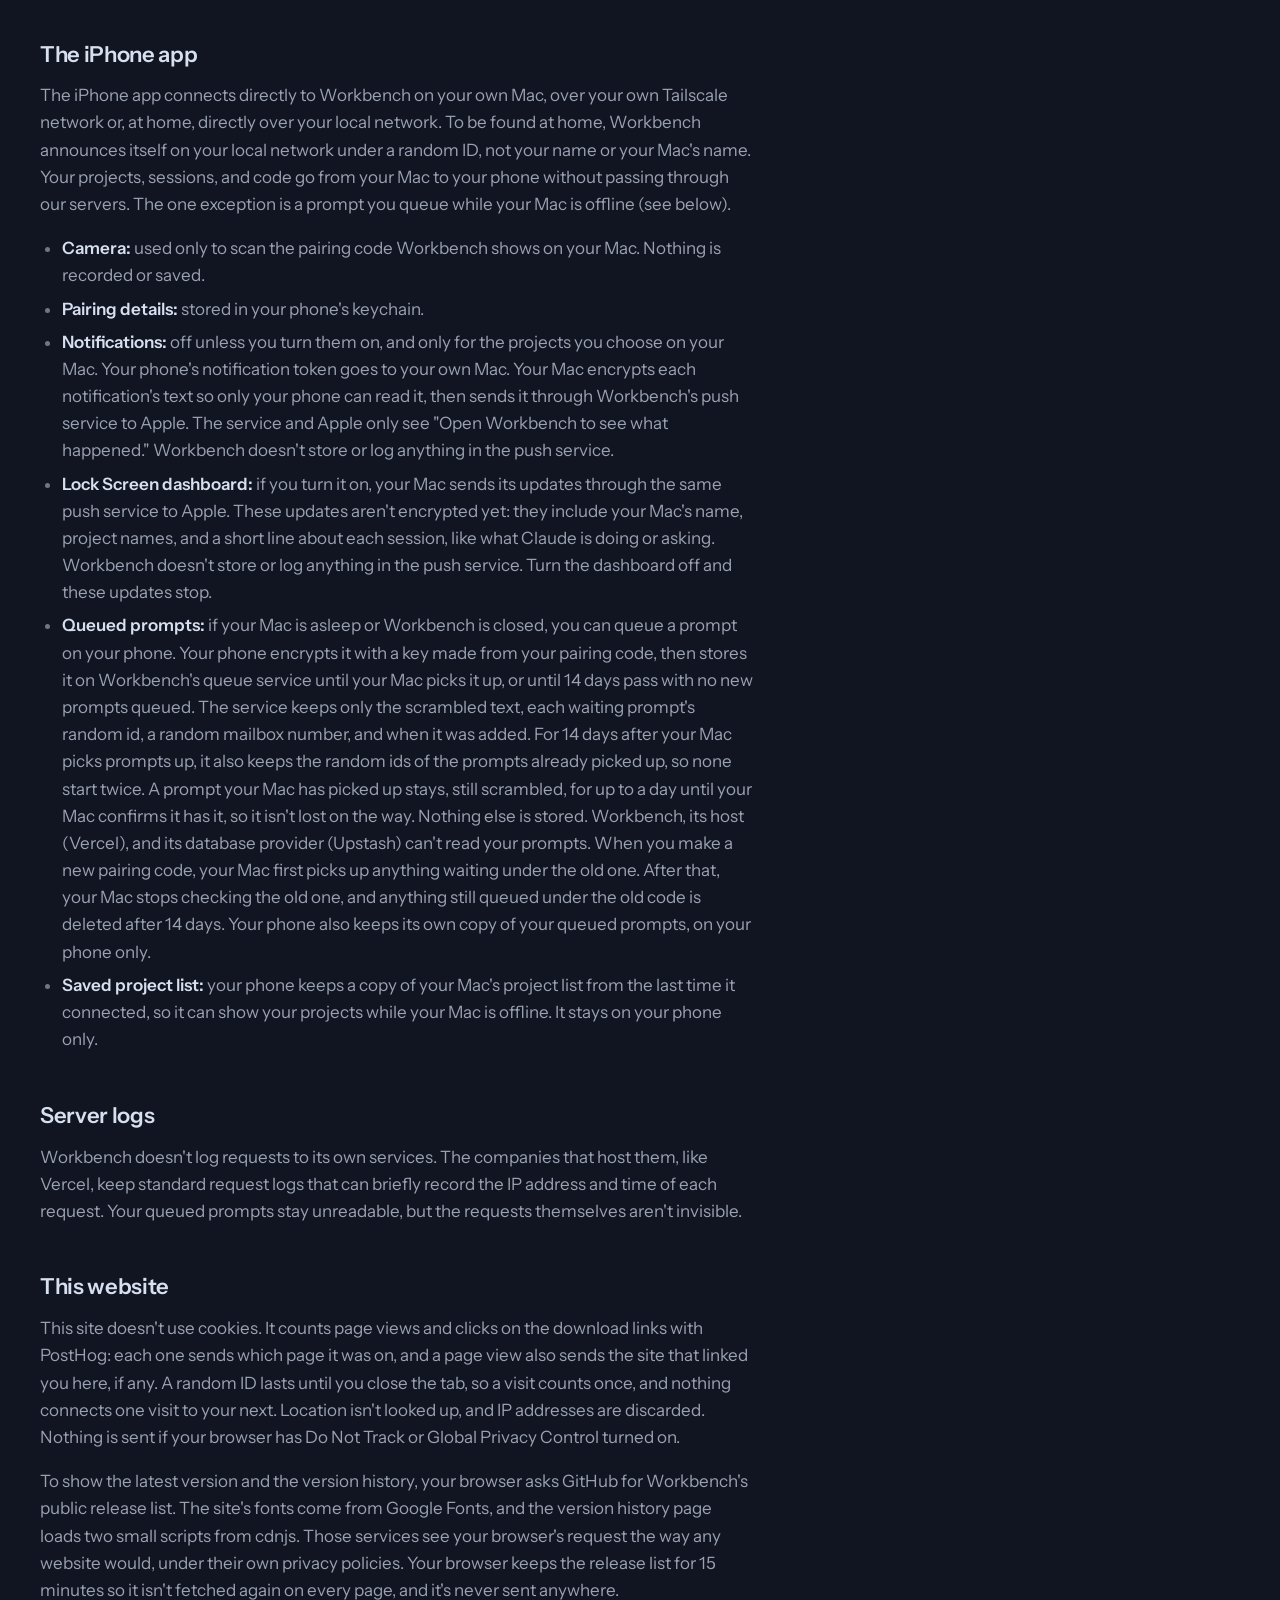
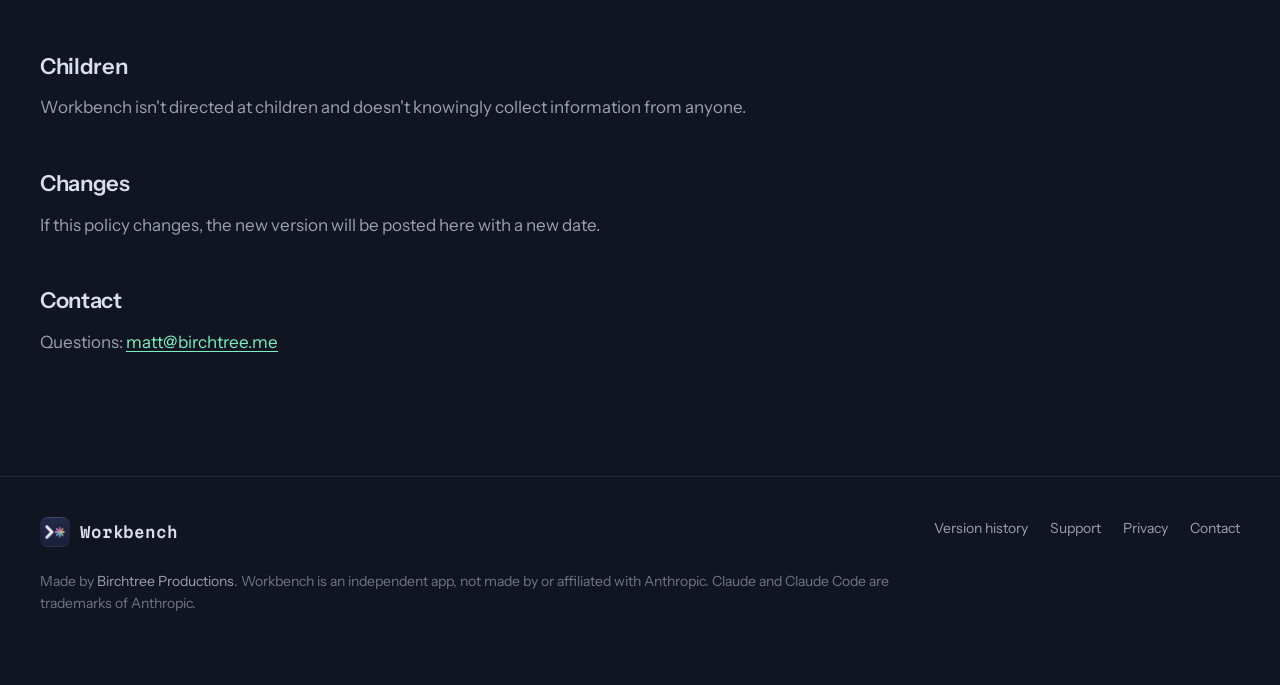
==== commit 377c6f1d: "Website from Bench 8690baf" ====
--- a/privacy.html
+++ b/privacy.html
@@ -77,7 +77,7 @@
       <p>Workbench doesn't log requests to its own services. The companies that host them, like Vercel, keep standard request logs that can briefly record the IP address and time of each request. Your queued prompts stay unreadable, but the requests themselves aren't invisible.</p>
 
       <h2>This website</h2>
-      <p>This site doesn't use cookies. It counts page views with PostHog: each view sends which page it was and the site that linked you here, if any. A random ID lasts until you close the tab, so a visit counts once, and nothing connects one visit to your next. Location isn't looked up, and IP addresses are discarded. Nothing is sent if your browser has Do Not Track or Global Privacy Control turned on.</p>
+      <p>This site doesn't use cookies. It counts page views and clicks on the download links with PostHog: each one sends which page it was on, and a page view also sends the site that linked you here, if any. A random ID lasts until you close the tab, so a visit counts once, and nothing connects one visit to your next. Location isn't looked up, and IP addresses are discarded. Nothing is sent if your browser has Do Not Track or Global Privacy Control turned on.</p>
       <p>To show the latest version and the version history, your browser asks GitHub for Workbench's public release list. The site's fonts come from Google Fonts, and the version history page loads two small scripts from cdnjs. Those services see your browser's request the way any website would, under their own privacy policies. Your browser keeps the release list for 15 minutes so it isn't fetched again on every page, and it's never sent anywhere.</p>
 
       <h2>Children</h2>
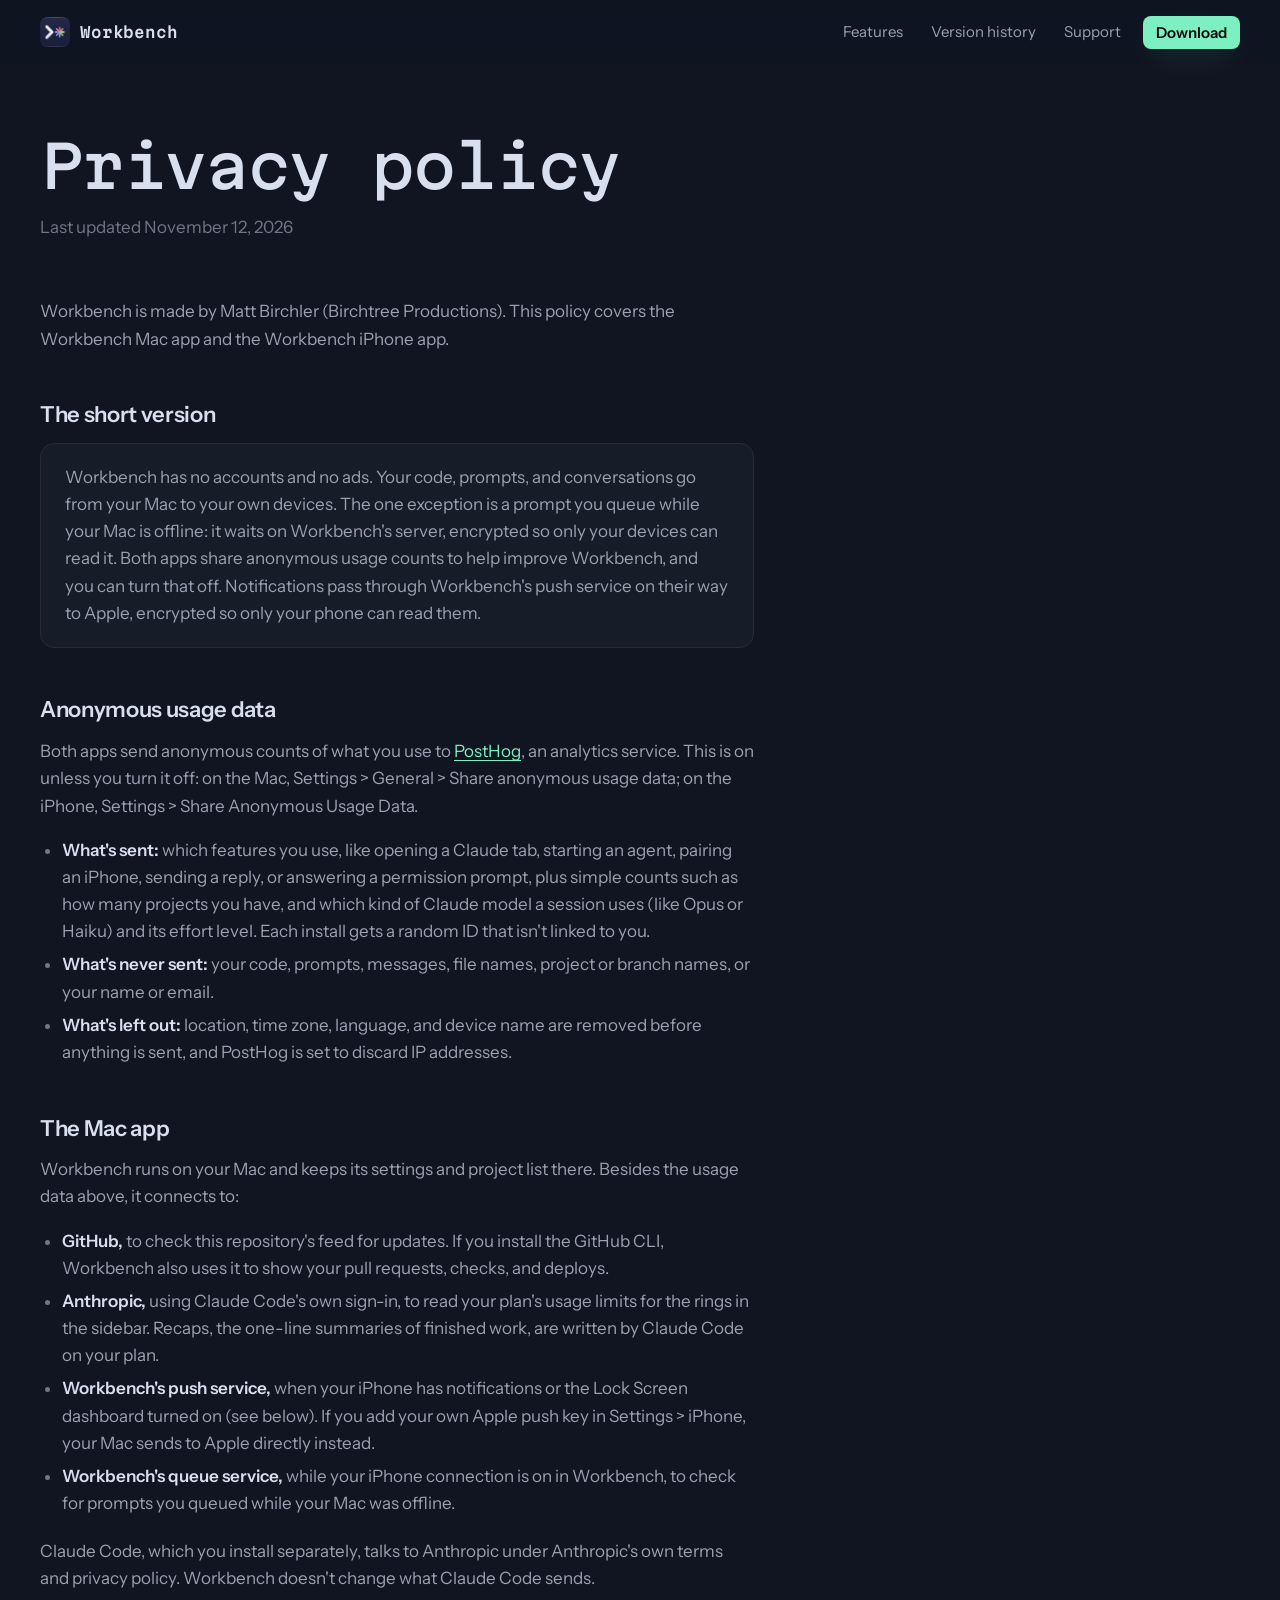
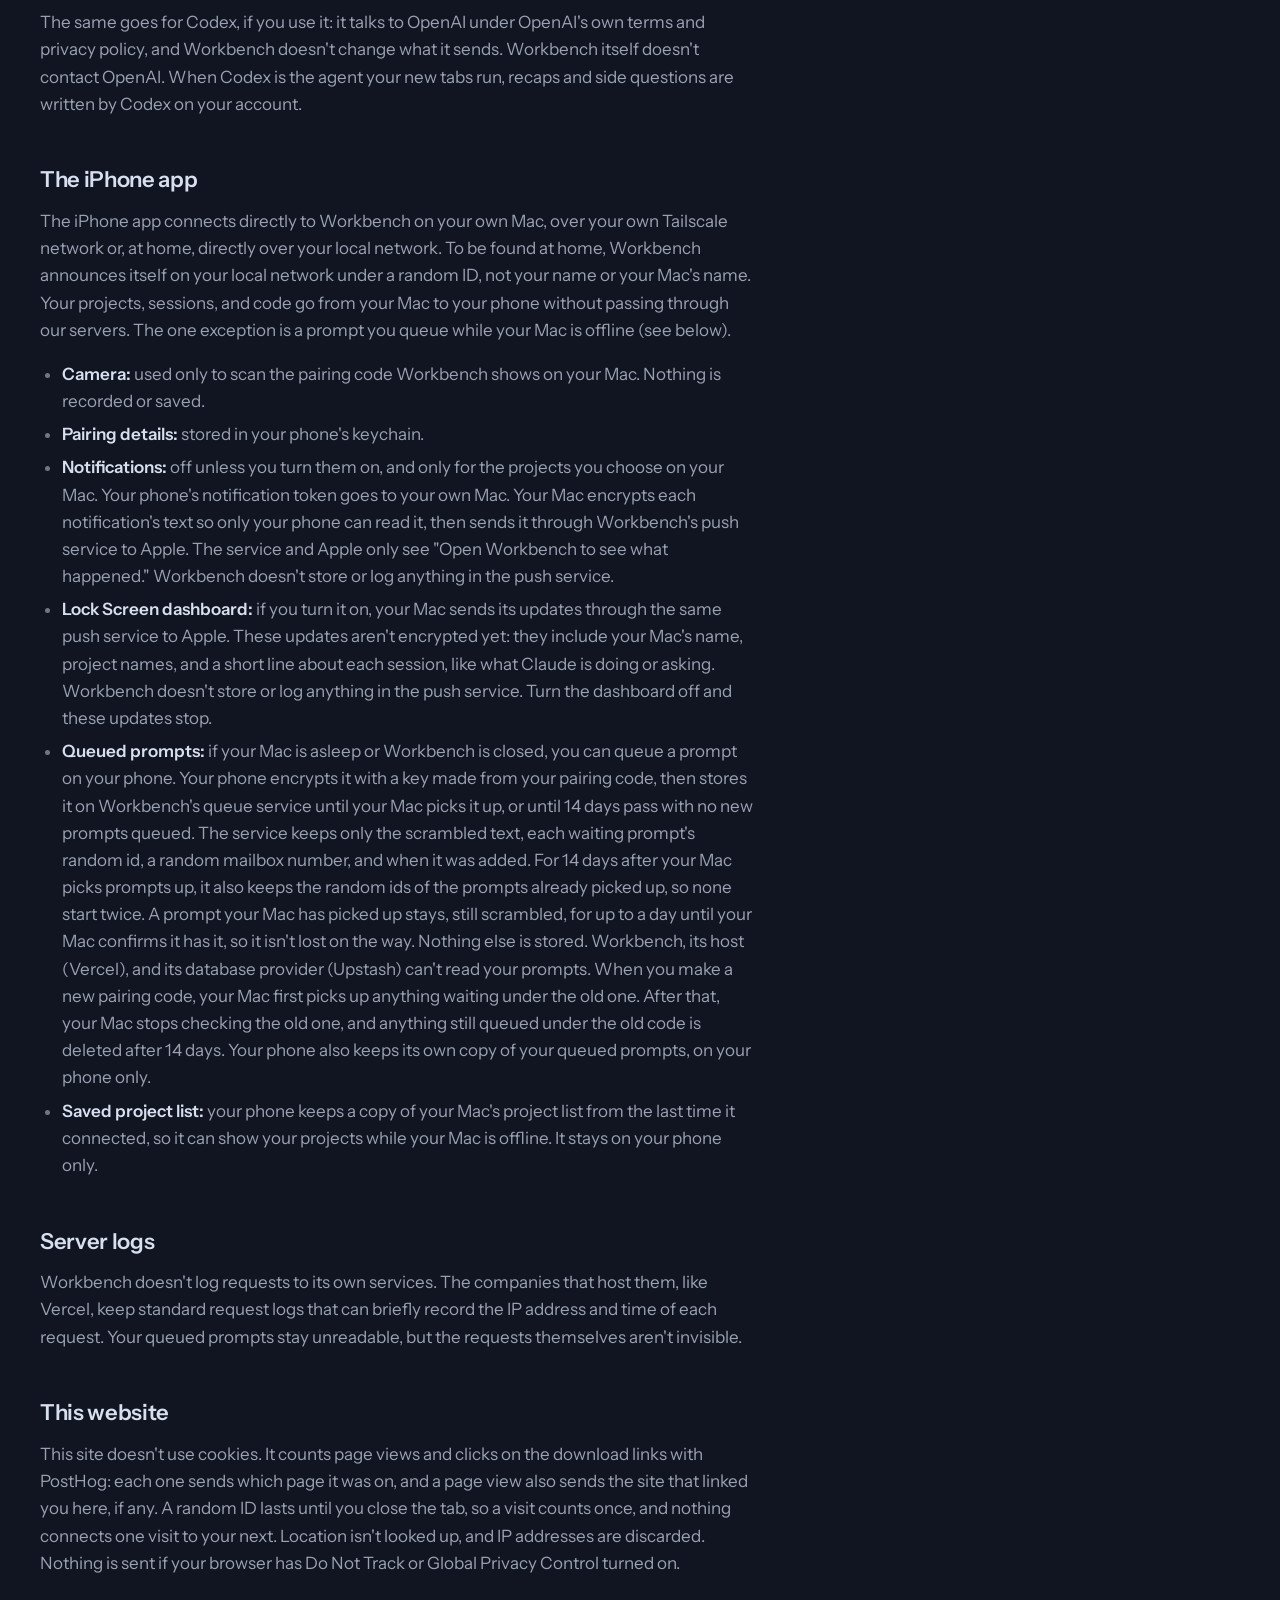
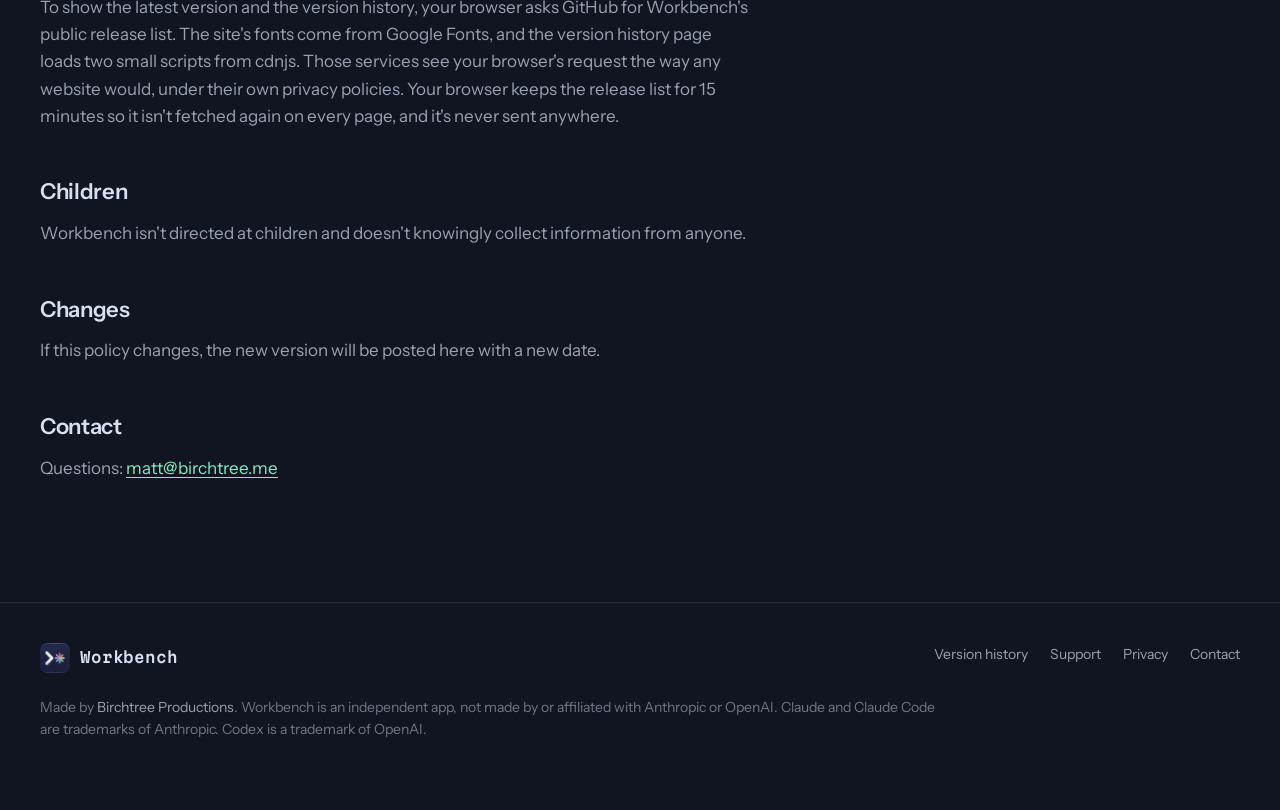
==== commit 5ba28d33: "Website from Bench f0ff21a" ====
--- a/privacy.html
+++ b/privacy.html
@@ -61,6 +61,7 @@
         <li><strong>Workbench's queue service,</strong> while your iPhone connection is on in Workbench, to check for prompts you queued while your Mac was offline.</li>
       </ul>
       <p>Claude Code, which you install separately, talks to Anthropic under Anthropic's own terms and privacy policy. Workbench doesn't change what Claude Code sends.</p>
+      <p>The same goes for Codex, if you use it: it talks to OpenAI under OpenAI's own terms and privacy policy, and Workbench doesn't change what it sends. Workbench itself doesn't contact OpenAI. When Codex is the agent your new tabs run, recaps and side questions are written by Codex on your account.</p>
 
       <h2>The iPhone app</h2>
       <p>The iPhone app connects directly to Workbench on your own Mac, over your own Tailscale network or, at home, directly over your local network. To be found at home, Workbench announces itself on your local network under a random ID, not your name or your Mac's name. Your projects, sessions, and code go from your Mac to your phone without passing through our servers. The one exception is a prompt you queue while your Mac is offline (see below).</p>
@@ -101,7 +102,7 @@
       <a href="privacy.html" aria-current="page">Privacy</a>
       <a href="mailto:matt@birchtree.me">Contact</a>
     </nav>
-    <p class="legal">Made by <a href="https://birchtree.productions">Birchtree Productions</a>. Workbench is an independent app, not made by or affiliated with Anthropic. Claude and Claude Code are trademarks of Anthropic.</p>
+    <p class="legal">Made by <a href="https://birchtree.productions">Birchtree Productions</a>. Workbench is an independent app, not made by or affiliated with Anthropic or OpenAI. Claude and Claude Code are trademarks of Anthropic. Codex is a trademark of OpenAI.</p>
   </div>
 </footer>
 </body>
